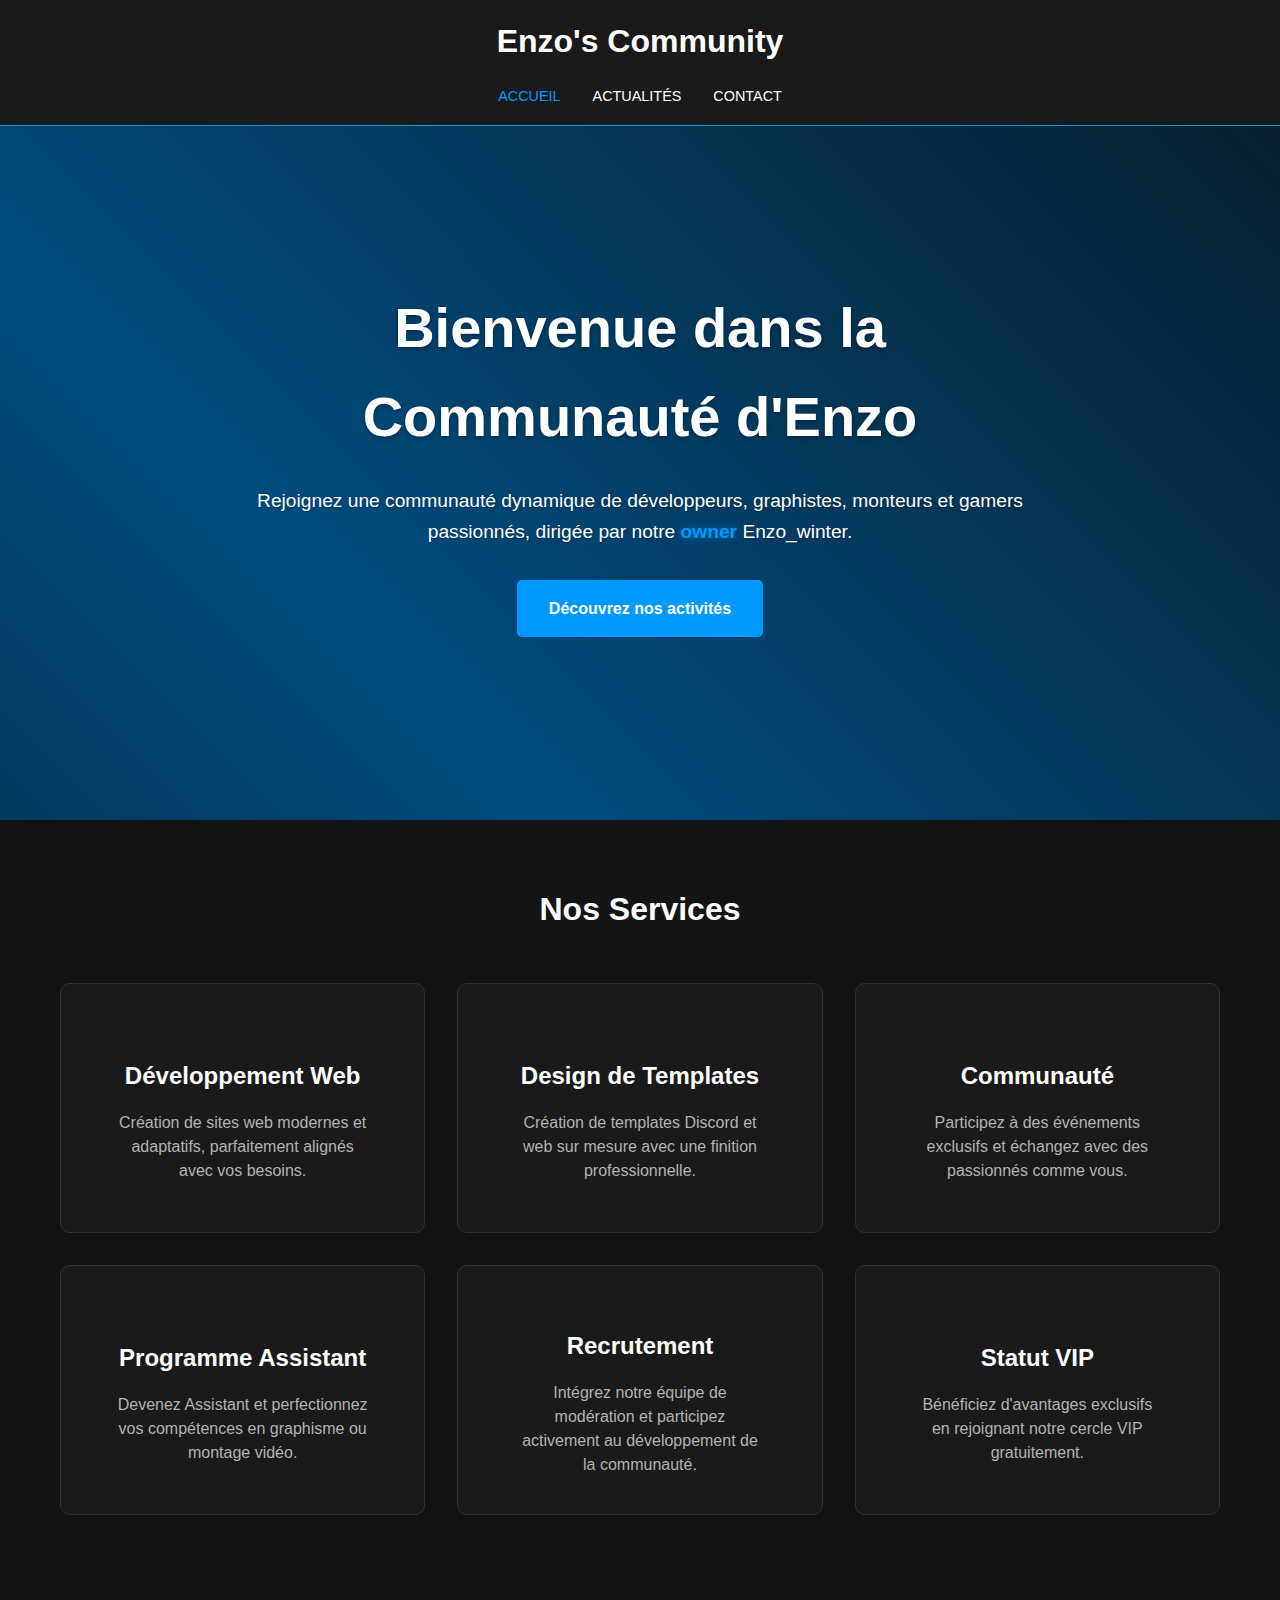
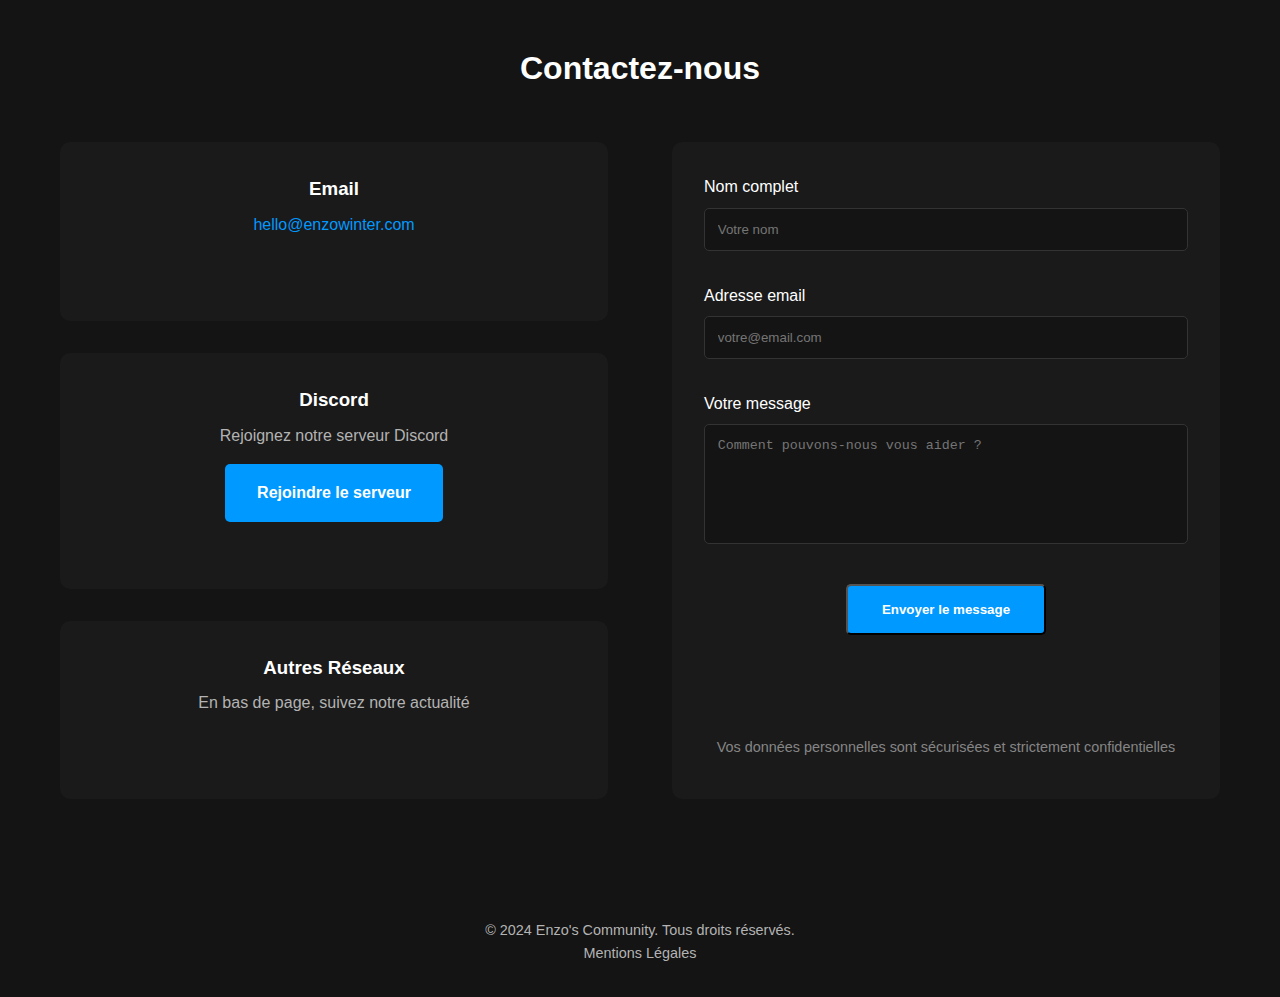
==== templates/index.html @ 6e429c7f "Add files via upload" ====
<!DOCTYPE html>
<html lang="fr">
  <head>
    <meta charset="UTF-8" />
    <meta name="viewport" content="width=device-width, initial-scale=1.0" />
    <meta
      name="description"
      content="Enzo's Community - Une communauté passionnée de développeurs, graphistes, monteurs et gameurs."
    />
    <meta name="theme-color" content="#0099ff" />
    <meta name="robots" content="index, follow" />
    <meta property="og:title" content="Enzo's Community" />
    <meta
      property="og:description"
      content="Une communauté passionnée de développeurs, graphistes, monteurs et gameurs."
    />
    <meta property="og:type" content="website" />
    <title>Enzo's Community</title>
    <link rel="icon" type="image/x-icon" href="/static/favicon.ico" />
    <link rel="stylesheet" href="/static/styles.css" />
    <link
      rel="stylesheet"
      href="https://cdnjs.cloudflare.com/ajax/libs/font-awesome/6.5.1/css/all.min.css"
      integrity="sha512-DTOQO9RWCH3ppGqcWaEA1BIZOC6xxalwEsw9c2QQeAIftl+Vegovlnee1c9QX4TctnWMn13TZye+giMm8e2LwA=="
      crossorigin="anonymous"
      referrerpolicy="no-referrer"
    />
  </head>
  <body>
    <header>
      <h1>Enzo's Community</h1>
      <nav>
        <ul>
          <li><a href="#home" class="active">ACCUEIL</a></li>
          <li><a href="actualites.html">ACTUALITÉS</a></li>
          <li><a href="#contact">CONTACT</a></li>
        </ul>
      </nav>
    </header>

    <main>
      <section id="home" class="hero">
        <div class="hero-content">
          <h2>Bienvenue dans la Communauté d'Enzo</h2>
          <p>
            Rejoignez une communauté dynamique de développeurs, graphistes,
            monteurs et gamers passionnés, dirigée par notre
            <strong>owner</strong> Enzo_winter.
          </p>
          <a href="#services" class="cta-button">Découvrez nos activités</a>
        </div>
      </section>

      <!-- Services Section -->
<section id="services" class="services">
  <div class="container">
    <h2>Nos Services</h2>
    <div class="service-grid">
      <a href="#" id="open-development-modal">
        <div class="service-item">
          <i class="fas fa-code fa-3x"></i>
          <h3>Développement Web</h3>
          <p>Création de sites web modernes et adaptatifs, parfaitement alignés avec vos besoins.</p>
        </div>
      </a>
      <a href="#" id="open-design-modal">
        <div class="service-item">
          <i class="fas fa-paint-brush fa-3x"></i>
          <h3>Design de Templates</h3>
          <p>Création de templates Discord et web sur mesure avec une finition professionnelle.</p>
        </div>
      </a>
      <a href="#" id="open-community-modal">
        <div class="service-item">
          <i class="fas fa-users fa-3x"></i>
          <h3>Communauté</h3>
          <p>Participez à des événements exclusifs et échangez avec des passionnés comme vous.</p>
        </div>
      </a>
      <a href="#" id="open-assistant-modal">
        <div class="service-item">
          <i class="fas fa-graduation-cap fa-3x"></i>
          <h3>Programme Assistant</h3>
          <p>Devenez Assistant et perfectionnez vos compétences en graphisme ou montage vidéo.</p>
        </div>
      </a>
      <a href="#" id="open-recruitment-modal">
        <div class="service-item">
          <i class="fas fa-briefcase fa-3x"></i>
          <h3>Recrutement</h3>
          <p>Intégrez notre équipe de modération et participez activement au développement de la communauté.</p>
        </div>
      </a>
      <a href="#" id="open-vip-modal">
        <div class="service-item">
          <i class="fas fa-crown fa-3x"></i>
          <h3>Statut VIP</h3>
          <p>Bénéficiez d'avantages exclusifs en rejoignant notre cercle VIP gratuitement.</p>
        </div>
      </a>
    </div>
  </div>
</section>

<!-- Modals -->
<div id="development-modal" class="modal">
  <div class="modal-content">
    <span class="close-modal">&times;</span>
    <h2>Développement Web</h2>
    <ul>
      <li>Création de sites web responsive</li>
      <li>Développement front-end et back-end</li>
      <li>Intégration de technologies modernes</li>
      <li>Optimisation des performances</li>
    </ul>
  </div>
</div>

<div id="design-modal" class="modal">
  <div class="modal-content">
    <span class="close-modal">&times;</span>
    <h2>Design de Templates</h2>
    <ul>
      <li>Création de templates sur mesure</li>
      <li>Design graphique professionnel</li>
      <li>Personnalisation avancée</li>
    </ul>
  </div>
</div>

<div id="community-modal" class="modal">
  <div class="modal-content">
    <span class="close-modal">&times;</span>
    <h2>Communauté</h2>
    <ul>
      <li>Événements exclusifs</li>
      <li>Partage avec des passionnés</li>
      <li>Accès à des ressources communautaires</li>
    </ul>
  </div>
</div>

<div id="assistant-modal" class="modal">
  <div class="modal-content">
    <span class="close-modal">&times;</span>
    <h2>Programme Assistant</h2>
    <ul>
      <li>Aider la communauté</li>
      <li>Mmontage vidéo et graphisme</li>
      <li>L'Owner peut vous demandez quelque chose</li>
    </ul>
  </div>
</div>

<div id="recruitment-modal" class="modal">
  <div class="modal-content">
    <span class="close-modal">&times;</span>
    <h2>Recrutement</h2>
    <ul>
      <li>Opportunités de modération</li>
      <li>Développement de compétences</li>
      <li>Participation active à la communauté</li>
    </ul>
  </div>
</div>

<div id="vip-modal" class="modal">
  <div class="modal-content">
    <span class="close-modal">&times;</span>
    <h2>Statut VIP</h2>
    <ul>
      <li>Avantages exclusifs</li>
      <li>Accès prioritaire aux événements</li>
      <li>Offres spéciales</li>
    </ul>
  </div>
</div>


      <section id="contact" class="contact">
        <div class="container">
          <h2>Contactez-nous</h2>
          <div class="contact-content">
            <div class="contact-info">
              <div class="contact-method">
                <i class="fas fa-envelope"></i>
                <h3>Email</h3>
                <p>
                  <a href="mailto:hello@enzowinter.com">hello@enzowinter.com</a>
                </p>
              </div>
              <div class="contact-method">
                <i class="fab fa-discord"></i>
                <h3>Discord</h3>
                <p>Rejoignez notre serveur Discord</p>
                <a
                  href="https://discord.gg/kWPmYnPSys"
                  class="cta-button"
                  target="_blank"
                  rel="noopener"
                  >Rejoindre le serveur</a
                >
              </div>
              <div class="contact-method">
                <i class="fab fa-stack-exchange"></i>
                <h3>Autres Réseaux</h3>
                <p>En bas de page, suivez notre actualité</p>
              </div>
            </div>
            <form
              id="contact-form"
              class="contact-form"
              action="https://formsubmit.co/hello@enzowinter.com"
              method="POST"
            >
              <input
                type="hidden"
                name="_subject"
                value="Nouveau message de contact - Enzo's Community"
              />
              <input type="hidden" name="_template" value="table" />
              <input type="hidden" name="_captcha" value="false" />
              <input
                type="hidden"
                name="_next"
                value="https://enzowinter.com"
              />
              <div class="form-group">
                <label for="name">Nom complet</label>
                <input
                  type="text"
                  id="name"
                  name="name"
                  required
                  placeholder="Votre nom"
                />
              </div>
              <div class="form-group">
                <label for="email">Adresse email</label>
                <input
                  type="email"
                  id="email"
                  name="email"
                  required
                  placeholder="votre@email.com"
                />
              </div>
              <div class="form-group">
                <label for="message">Votre message</label>
                <textarea
                  id="message"
                  name="message"
                  required
                  placeholder="Comment pouvons-nous vous aider ?"
                ></textarea>
              </div>
              <button type="submit" class="cta-button">
                Envoyer le message
              </button>
              <div class="form-notice">
                <i class="fas fa-shield-alt"></i>
                Vos données personnelles sont sécurisées et strictement
                confidentielles
              </div>
            </form>
          </div>
        </div>
      </section>
    </main>

    <footer>
      <div class="social-links">
        <a
          href="https://discord.gg/kWPmYnPSys"
          target="_blank"
          rel="noopener"
          aria-label="Discord"
          ><i class="fab fa-discord"></i
        ></a>
        <a href="#" class="instagram-link" aria-label="Instagram"
          ><i class="fab fa-instagram"></i
        ></a>
        <a
          href="https://www.twitch.tv/enzo_winter"
          target="_blank"
          rel="noopener"
          aria-label="Twitch"
          ><i class="fab fa-twitch"></i
        ></a>
        <a
          href="https://www.youtube.com/@enzo_winter"
          target="_blank"
          rel="noopener"
          aria-label="YouTube"
          ><i class="fab fa-youtube"></i
        ></a>
        <a
          href="https://github.com/dark-zo"
          target="_blank"
          rel="noopener"
          aria-label="GitHub"
          ><i class="fab fa-github"></i
        ></a>
      </div>
      <p>&copy; 2024 Enzo's Community. Tous droits réservés.</p>
      <p><a href="#" class="mentions-legales">Mentions Légales</a></p>
    </footer>

    <div id="legal-modal" class="modal">
      <div class="modal-content">
        <span class="close-modal">&times;</span>
        <h2>Mentions Légales</h2>
        <p>
          © 2024 Enzo's Community. Tous droits réservés.<br /><br />
          Propriétaire du site : Enzo_winter<br />
          Contact : hello@enzowinter.com<br /><br />
          Ce site est hébergé par [Nom de l'hébergeur].<br />
          Les données personnelles collectées via le formulaire de contact sont
          uniquement utilisées pour répondre à vos demandes et ne sont pas
          conservées au-delà du temps nécessaire à leur traitement.
        </p>
      </div>
    </div>
    <script src="/static/scripts.js"></script>
  </body>
</html>
---- static/styles.css ----
:root {
  --primary-color: #0099ff;
  --primary-dark: #0077cc;
  --primary-light: #33adff;
  --background-dark: #1a1a1a;
  --background-darker: #141414;
  --background-light: #2a2a2a;
  --text-color: #ffffff;
  --text-muted: #b3b3b3;
  --border-color: #333333;
  --transition-speed: 0.3s;
}

* {
  margin: 0;
  padding: 0;
  box-sizing: border-box;
}

html {
  scroll-behavior: smooth;
}

body {
  font-family: Arial, sans-serif;
  line-height: 1.6;
  color: var(--text-color);
  background-color: var(--background-dark);
  min-height: 100vh;
  display: flex;
  flex-direction: column;
}

header {
  background-color: var(--background-dark);
  padding: 1rem 0;
  text-align: center;
  border-bottom: 1px solid var(--primary-color);
  position: fixed;
  width: 100%;
  z-index: 1000;
  backdrop-filter: blur(10px);
  -webkit-backdrop-filter: blur(10px);
}

header h1 {
  font-size: 2rem;
  color: var(--text-color);
  margin-bottom: 1rem;
}

nav ul {
  display: flex;
  justify-content: center;
  list-style: none;
  gap: 2rem;
}

nav a {
  text-decoration: none;
  color: var(--text-color);
  font-weight: 500;
  transition: color 0.3s;
  font-size: 0.9rem;
}

nav a:hover,
nav a.active {
  color: var(--primary-color);
}

main {
  flex: 1;
  padding-top: 100px;
}

@keyframes gradientAnimation {
  0% {
    background-position: 0% 50%;
  }
  50% {
    background-position: 100% 50%;
  }
  100% {
    background-position: 0% 50%;
  }
}

@keyframes fadeIn {
  from {
    opacity: 0;
  }
  to {
    opacity: 1;
  }
}

.hero {
  position: relative;
  min-height: 80vh;
  display: flex;
  align-items: center;
  justify-content: center;
  text-align: center;
  padding: 2rem 1rem;
  background: linear-gradient(
    45deg,
    var(--background-darker),
    var(--primary-color),
    var(--background-dark),
    var(--primary-dark)
  );
  background-size: 300% 300%;
  animation: gradientAnimation 15s ease infinite;
  overflow: hidden;
}

.hero::before {
  content: "";
  position: absolute;
  top: 0;
  left: 0;
  right: 0;
  bottom: 0;
  background: rgba(0, 0, 0, 0.5);
  z-index: 1;
}

.hero::after {
  content: "";
  position: absolute;
  top: 0;
  left: 0;
  right: 0;
  bottom: 0;
  background: url('data:image/svg+xml,<svg viewBox="0 0 100 100" xmlns="http://www.w3.org/2000/svg"><rect width="100" height="100" fill="none" stroke="rgba(255,255,255,0.1)" stroke-width="0.25"/></svg>');
  background-size: 30px 30px;
  opacity: 0.1;
  z-index: 2;
  animation: fadeIn 2s ease-out;
}

.hero-content {
  position: relative;
  z-index: 3;
  max-width: 800px;
}

.hero h2 {
  font-size: 3.5rem;
  margin-bottom: 1.5rem;
  color: var(--text-color);
  text-shadow: 0 2px 4px rgba(0, 0, 0, 0.3);
}

.hero p {
  font-size: 1.2rem;
  margin-bottom: 2rem;
  color: var(--text-color);
  text-shadow: 0 1px 2px rgba(0, 0, 0, 0.3);
}

.hero strong {
  color: var(--primary-color);
  text-shadow: 0 0 10px rgba(0, 153, 255, 0.5);
  font-weight: 700;
}

.cta-button {
  display: inline-block;
  padding: 1rem 2rem;
  background: var(--primary-color);
  color: white !important;
  text-decoration: none;
  border-radius: 5px;
  font-weight: 600;
  transition: all 0.3s;
}

.cta-button:hover {
  transform: translateY(-2px);
  background: var(--primary-light);
  box-shadow: 0 4px 12px rgba(0, 0, 0, 0.2);
  color: white !important;
}

.services {
  padding: 4rem 0;
  background-color: var(--background-darker);
}

.container {
  max-width: 1200px;
  margin: 0 auto;
  padding: 0 20px;
}

.services h2,
.actualites h2,
.contact h2 {
  text-align: center;
  margin-bottom: 3rem;
  font-size: 2rem;
  color: var(--text-color);
}

.service-grid {
  display: grid;
  grid-template-columns: repeat(auto-fit, minmax(300px, 1fr));
  gap: 2rem;
}

.service-grid a {
  text-decoration: none;
  color: inherit;
  display: block;
  height: 100%;
}

.service-item {
  background: var(--background-dark);
  padding: 2rem;
  border-radius: 10px;
  text-align: center;
  color: var(--text-color);
  transition: all 0.3s;
  border: 1px solid var(--border-color);
  height: 100%;
  display: flex;
  flex-direction: column;
  justify-content: center;
  align-items: center;
  min-height: 250px;
}

.service-grid a:hover .service-item {
  transform: translateY(-2px);
  box-shadow: 0 4px 12px rgba(0, 0, 0, 0.2);
  border-color: var(--primary-color);
}

.service-item i {
  color: var(--primary-color);
  margin-bottom: 1.5rem;
}

.service-item h3 {
  margin-bottom: 1rem;
  font-size: 1.5rem;
  color: var(--text-color);
}

.service-item p {
  color: var(--text-muted);
  max-width: 250px;
  margin: 0 auto;
  line-height: 1.5;
}

.actualites {
  padding: 4rem 0;
  background-color: var(--background-dark);
}

.news-grid {
  display: grid;
  grid-template-columns: repeat(auto-fit, minmax(300px, 1fr));
  gap: 2rem;
}

.news-item {
  background: var(--background-darker);
  border-radius: 10px;
  overflow: hidden;
  transition: transform 0.3s;
  position: relative;
  min-height: 200px;
}

.news-content {
  padding: 2rem;
  padding-bottom: 4rem;
  height: 100%;
  position: relative;
}

.date {
  color: var(--primary-color);
  font-size: 0.9rem;
}

.news-item h3 {
  margin: 1rem 0;
  color: var(--text-color);
}

.news-item p {
  color: var(--text-muted);
  margin-bottom: 1.5rem;
}

.read-more {
  position: absolute;
  bottom: 0;
  left: 2rem;
  padding-bottom: 2rem;
  text-decoration: none;
  color: var(--primary-color);
  display: flex;
  align-items: center;
  gap: 0.5rem;
  transition: all 0.3s;
}

.read-more:hover {
  color: var(--primary-light);
  transform: translateY(-2px);
}

.read-more i {
  font-size: 0.8em;
  transition: transform 0.3s;
}

.read-more:hover i {
  transform: translateX(4px);
}

.contact {
  padding: 4rem 0;
  background-color: var(--background-darker);
}

.contact-content {
  display: grid;
  grid-template-columns: repeat(auto-fit, minmax(300px, 1fr));
  gap: 4rem;
}

.contact-info {
  display: grid;
  gap: 2rem;
}

.contact-method {
  text-align: center;
  padding: 2rem;
  background: var(--background-dark);
  border-radius: 10px;
}

.contact-method i {
  font-size: 2.5rem;
  color: var(--primary-color);
  margin-bottom: 1rem;
}

.contact-method h3 {
  margin-bottom: 0.5rem;
  color: var(--text-color);
}

.contact-method p {
  color: var(--text-muted);
  margin-bottom: 1rem;
}

.contact-method a:not(.cta-button) {
  color: var(--primary-color);
  text-decoration: none;
  transition: color 0.3s;
}

.contact-method a:not(.cta-button):hover {
  color: var(--primary-light);
}

.contact-form {
  background: var(--background-dark);
  padding: 2rem 2rem 0 2rem;
  border-radius: 10px;
  display: flex;
  flex-direction: column;
  gap: 1rem;
}

.form-group {
  margin-bottom: 1rem;
}

.form-group:last-of-type {
  margin-bottom: 0.5rem;
}

.form-group label {
  display: block;
  margin-bottom: 0.5rem;
  color: var(--text-color);
}

.form-group input,
.form-group textarea {
  width: 100%;
  padding: 0.8rem;
  background: var(--background-darker);
  border: 1px solid var(--border-color);
  border-radius: 5px;
  color: var(--text-color);
  transition: border-color 0.3s;
}

.form-group textarea {
  height: 120px;
  resize: none;
}

.form-group input:focus,
.form-group textarea:focus {
  outline: none;
  border-color: var(--primary-color);
}

.contact-form .cta-button {
  margin: 0 auto;
  display: block;
  min-width: 200px;
  margin-bottom: 0;
}

footer {
  background: var(--background-darker);
  padding: 2rem 0;
  text-align: center;
  margin-top: auto;
}

.social-links {
  display: flex;
  justify-content: center;
  gap: 2rem;
  margin-bottom: 1.5rem;
}

.social-links a {
  color: var(--text-muted);
  font-size: 1.5rem;
  transition: color 0.3s;
}

.social-links a:hover {
  color: var(--primary-color);
}

footer p {
  color: var(--text-muted);
  font-size: 0.9rem;
}

footer a {
  color: var(--text-muted);
  text-decoration: none;
  transition: color 0.3s;
}

footer a:hover {
  color: var(--primary-color);
}

@media (max-width: 768px) {
  .hero h2 {
    font-size: 2.5rem;
  }

  .contact-content {
    gap: 2rem;
  }

  .service-grid,
  .news-grid {
    grid-template-columns: 1fr;
  }
}

.modal {
  display: none;
  position: fixed;
  top: 0;
  left: 0;
  width: 100%;
  height: 100%;
  background-color: rgba(0, 0, 0, 0.8);
  z-index: 1001;
  opacity: 0;
  transition: opacity 0.3s ease-in-out;
}

.modal.active {
  display: flex;
  opacity: 1;
  align-items: center;
  justify-content: center;
}

.modal-content {
  background-color: var(--background-dark);
  padding: 2rem;
  border-radius: 10px;
  max-width: 600px;
  width: 90%;
  position: relative;
  transform: translateY(-20px);
  transition: transform 0.3s ease-in-out;
}

.modal.active .modal-content {
  transform: translateY(0);
}

.modal-content h2 {
  color: var(--text-color);
  margin-bottom: 1rem;
  font-size: 1.8rem;
}

.modal-content p {
  color: var(--text-muted);
  line-height: 1.6;
}

.close-modal {
  position: absolute;
  right: 1rem;
  top: 1rem;
  font-size: 1.5rem;
  color: var(--text-muted);
  cursor: pointer;
  transition: color 0.3s;
}

.close-modal:hover {
  color: var(--primary-color);
}

.contact-stats {
  display: flex;
  justify-content: space-around;
  align-items: center;
  margin-top: 2rem;
  padding: 1rem;
  background: var(--background-darker);
  border-radius: 0 0 10px 10px;
  border-top: 1px solid var(--border-color);
}

.stat-item {
  display: flex;
  flex-direction: column;
  align-items: center;
  gap: 0.5rem;
  color: var(--text-muted);
}

.stat-item i {
  color: var(--primary-color);
  font-size: 1.5rem;
}

.stat-item span {
  font-size: 0.9rem;
  font-weight: 500;
}

.form-notice {
  text-align: center;
  color: var(--text-muted);
  font-size: 0.9rem;
  margin-top: 6rem;
  margin-bottom: 2rem;
  padding: 0.5rem;
  display: flex;
  flex-direction: column;
  align-items: center;
  justify-content: center;
  gap: 0.8rem;
  opacity: 0.7;
}

.form-notice i {
  color: var(--primary-color);
  font-size: 2rem;
  margin-top: -2rem;
}

.error-container {
  min-height: 100vh;
  display: flex;
  flex-direction: column;
  justify-content: center;
  align-items: center;
  text-align: center;
  padding: 2rem;
}

.error-container h1 {
  font-size: 6rem;
  margin: 0;
  color: #333;
}

.error-container p {
  font-size: 1.5rem;
  margin: 1rem 0 2rem;
  color: #666;
}

.error-container .btn {
  display: inline-block;
  padding: 0.8rem 1.5rem;
  background-color: #333;
  color: white;
  text-decoration: none;
  border-radius: 4px;
  transition: background-color 0.3s;
}

.error-container .btn:hover {
  background-color: #555;
}

.modal {
  display: none;
  position: fixed;
  top: 0;
  left: 0;
  width: 100%;
  height: 100%;
  background-color: rgba(0, 0, 0, 0.8);
  z-index: 1001;
  opacity: 0;
  transition: opacity var(--transition-speed) ease-in-out;
}

.modal.active {
  display: flex;
  opacity: 1;
  align-items: center;
  justify-content: center;
}

.modal-content {
  background-color: var(--background-dark);
  padding: 2rem;
  border-radius: 10px;
  max-width: 600px;
  width: 90%;
  position: relative;
  transform: translateY(-20px);
  transition: transform var(--transition-speed) ease-in-out;
}

.modal.active .modal-content {
  transform: translateY(0);
}

.modal-content h2 {
  color: var(--text-color);
  margin-bottom: 1rem;
  font-size: 1.8rem;
}

.modal-content ul {
  list-style: none;
  padding: 0;
  margin: 0;
}

.modal-content ul li {
  color: var(--text-muted);
  margin-bottom: 0.5rem;
}

.close-modal {
  position: absolute;
  right: 1rem;
  top: 1rem;
  font-size: 1.5rem;
  color: var(--text-muted);
  cursor: pointer;
  transition: color var(--transition-speed);
}

.close-modal:hover {
  color: var(--primary-color);
}
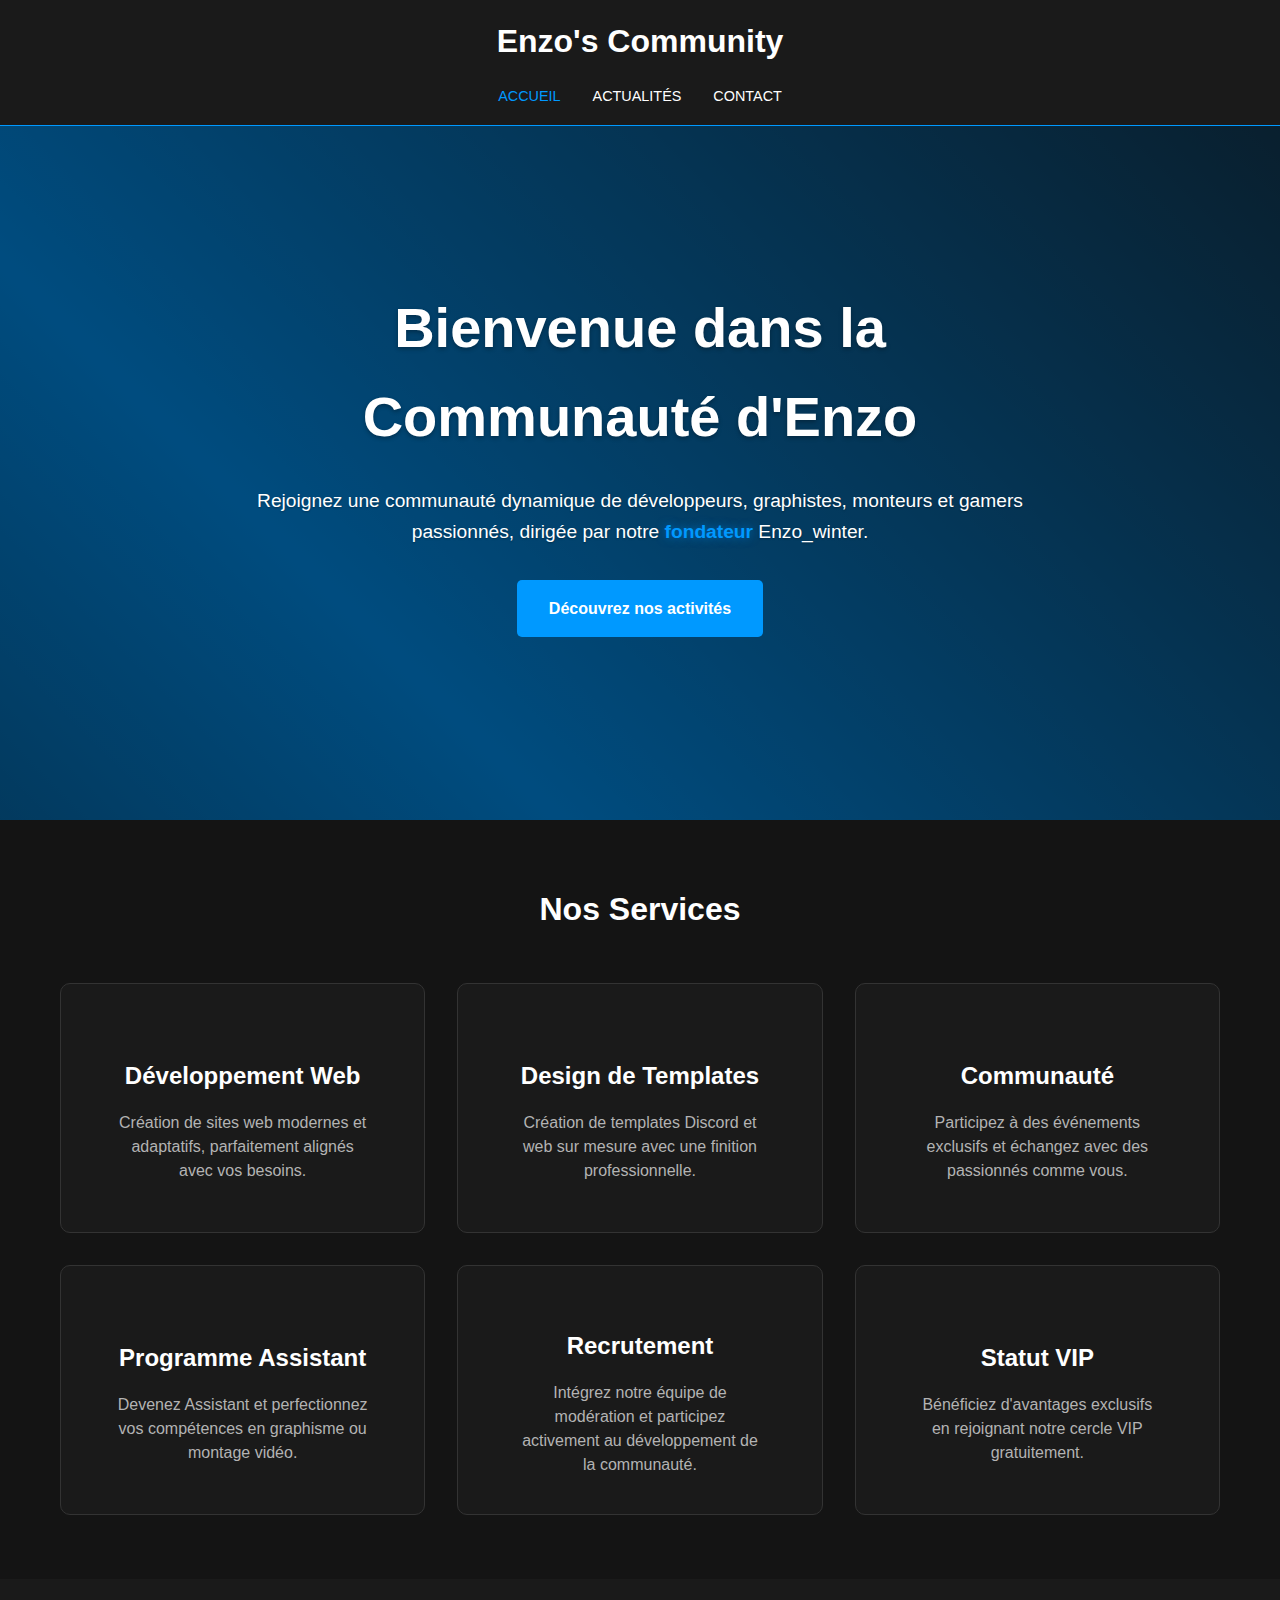
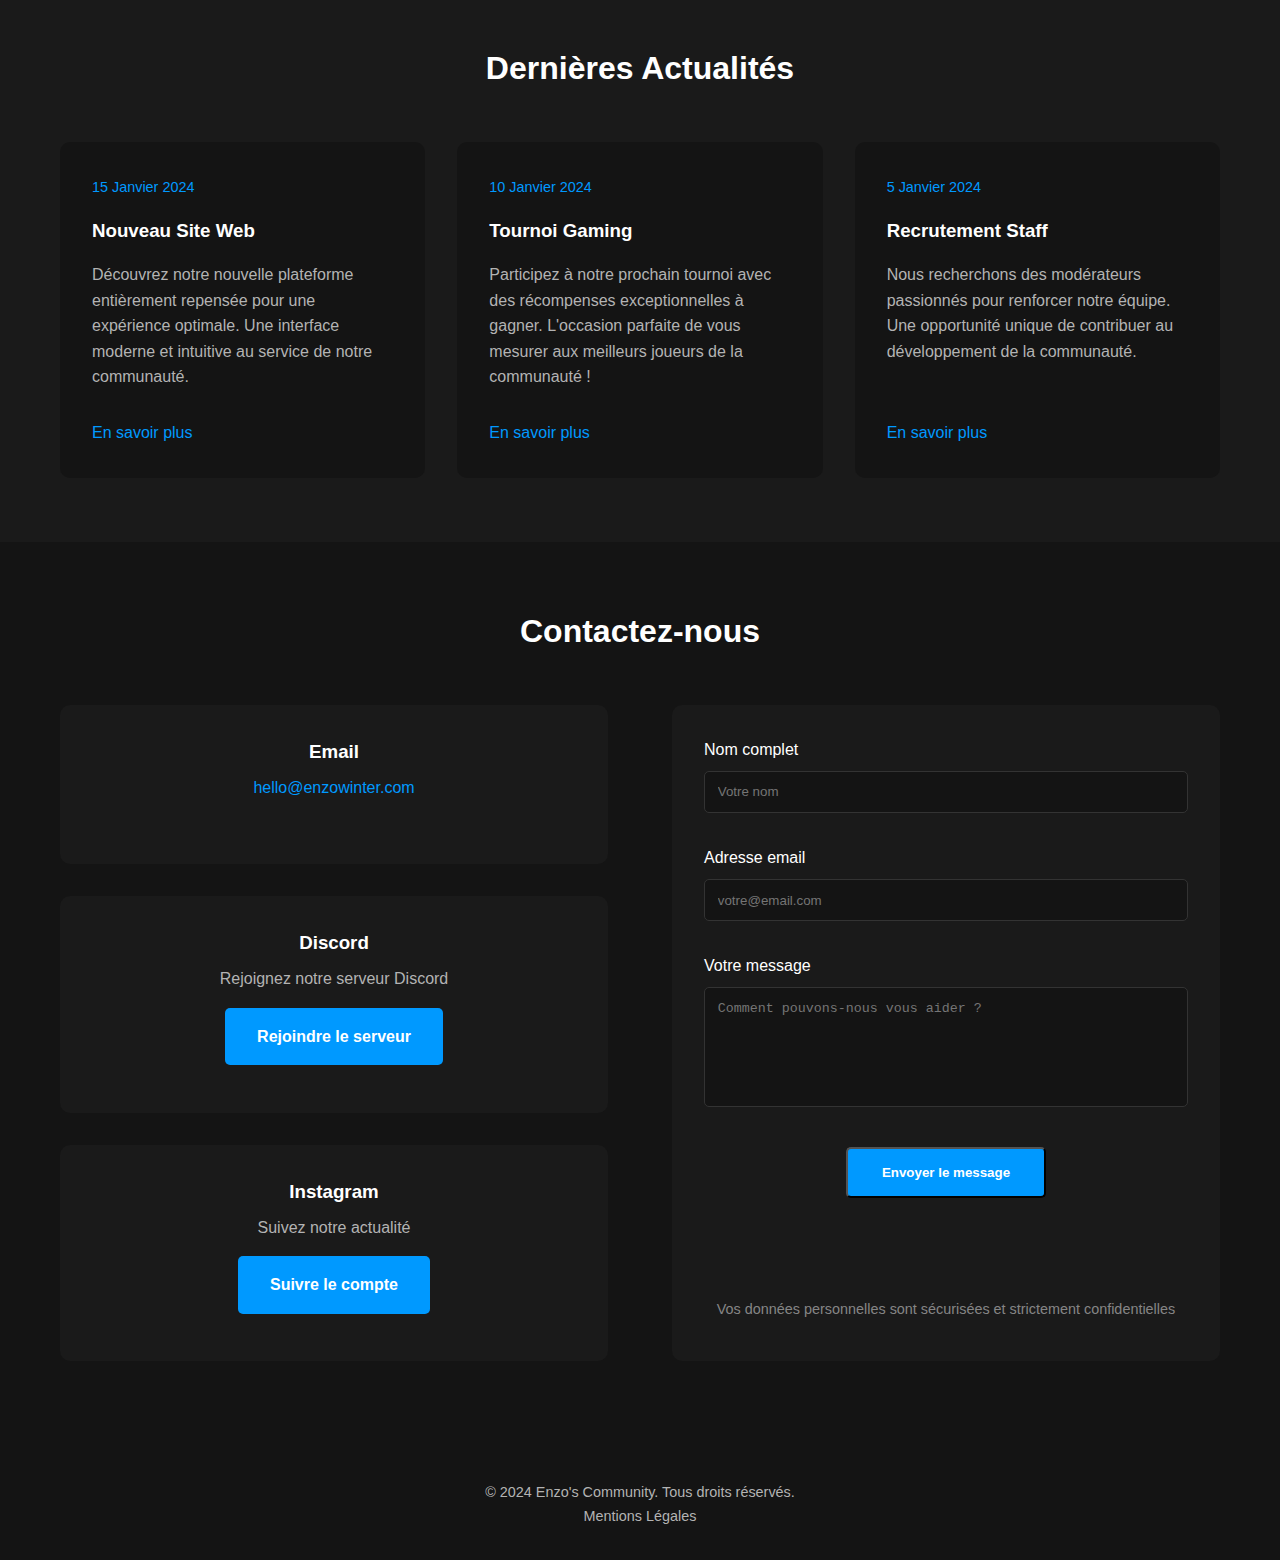
==== commit 2d4df522: "Latest update + fix" ====
--- a/templates/index.html
+++ b/templates/index.html
@@ -32,7 +32,7 @@
       <nav>
         <ul>
           <li><a href="#home" class="active">ACCUEIL</a></li>
-          <li><a href="actualites.html">ACTUALITÉS</a></li>
+          <li><a href="#actualites">ACTUALITÉS</a></li>
           <li><a href="#contact">CONTACT</a></li>
         </ul>
       </nav>
@@ -45,137 +45,129 @@
           <p>
             Rejoignez une communauté dynamique de développeurs, graphistes,
             monteurs et gamers passionnés, dirigée par notre
-            <strong>owner</strong> Enzo_winter.
+            <strong>fondateur</strong> Enzo_winter.
           </p>
           <a href="#services" class="cta-button">Découvrez nos activités</a>
         </div>
       </section>
 
-      <!-- Services Section -->
-<section id="services" class="services">
-  <div class="container">
-    <h2>Nos Services</h2>
-    <div class="service-grid">
-      <a href="#" id="open-development-modal">
-        <div class="service-item">
-          <i class="fas fa-code fa-3x"></i>
-          <h3>Développement Web</h3>
-          <p>Création de sites web modernes et adaptatifs, parfaitement alignés avec vos besoins.</p>
+      <section id="services" class="services">
+        <div class="container">
+          <h2>Nos Services</h2>
+          <div class="service-grid">
+            <a href="https://www.google.com" target="_blank" rel="noopener">
+              <div class="service-item">
+                <i class="fas fa-code fa-3x"></i>
+                <h3>Développement Web</h3>
+                <p>
+                  Création de sites web modernes et adaptatifs, parfaitement
+                  alignés avec vos besoins.
+                </p>
+              </div>
+            </a>
+            <a href="https://www.google.com" target="_blank" rel="noopener">
+              <div class="service-item">
+                <i class="fas fa-paint-brush fa-3x"></i>
+                <h3>Design de Templates</h3>
+                <p>
+                  Création de templates Discord et web sur mesure avec une
+                  finition professionnelle.
+                </p>
+              </div>
+            </a>
+            <a href="https://www.google.com" target="_blank" rel="noopener">
+              <div class="service-item">
+                <i class="fas fa-users fa-3x"></i>
+                <h3>Communauté</h3>
+                <p>
+                  Participez à des événements exclusifs et échangez avec des
+                  passionnés comme vous.
+                </p>
+              </div>
+            </a>
+            <a href="https://www.google.com" target="_blank" rel="noopener">
+              <div class="service-item">
+                <i class="fas fa-graduation-cap fa-3x"></i>
+                <h3>Programme Assistant</h3>
+                <p>
+                  Devenez Assistant et perfectionnez vos compétences en
+                  graphisme ou montage vidéo.
+                </p>
+              </div>
+            </a>
+            <a href="https://www.google.com" target="_blank" rel="noopener">
+              <div class="service-item">
+                <i class="fas fa-briefcase fa-3x"></i>
+                <h3>Recrutement</h3>
+                <p>
+                  Intégrez notre équipe de modération et participez activement
+                  au développement de la communauté.
+                </p>
+              </div>
+            </a>
+            <a href="https://www.google.com" target="_blank" rel="noopener">
+              <div class="service-item">
+                <i class="fas fa-crown fa-3x"></i>
+                <h3>Statut VIP</h3>
+                <p>
+                  Bénéficiez d'avantages exclusifs en rejoignant notre cercle
+                  VIP gratuitement.
+                </p>
+              </div>
+            </a>
+          </div>
         </div>
-      </a>
-      <a href="#" id="open-design-modal">
-        <div class="service-item">
-          <i class="fas fa-paint-brush fa-3x"></i>
-          <h3>Design de Templates</h3>
-          <p>Création de templates Discord et web sur mesure avec une finition professionnelle.</p>
+      </section>
+
+      <section id="actualites" class="actualites">
+        <div class="container">
+          <h2>Dernières Actualités</h2>
+          <div class="news-grid">
+            <article class="news-item">
+              <div class="news-content">
+                <span class="date">15 Janvier 2024</span>
+                <h3>Nouveau Site Web</h3>
+                <p>
+                  Découvrez notre nouvelle plateforme entièrement repensée pour
+                  une expérience optimale. Une interface moderne et intuitive au
+                  service de notre communauté.
+                </p>
+                <a href="#" class="read-more"
+                  >En savoir plus <i class="fas fa-arrow-right"></i
+                ></a>
+              </div>
+            </article>
+            <article class="news-item">
+              <div class="news-content">
+                <span class="date">10 Janvier 2024</span>
+                <h3>Tournoi Gaming</h3>
+                <p>
+                  Participez à notre prochain tournoi avec des récompenses
+                  exceptionnelles à gagner. L'occasion parfaite de vous mesurer
+                  aux meilleurs joueurs de la communauté !
+                </p>
+                <a href="#" class="read-more"
+                  >En savoir plus <i class="fas fa-arrow-right"></i
+                ></a>
+              </div>
+            </article>
+            <article class="news-item">
+              <div class="news-content">
+                <span class="date">5 Janvier 2024</span>
+                <h3>Recrutement Staff</h3>
+                <p>
+                  Nous recherchons des modérateurs passionnés pour renforcer
+                  notre équipe. Une opportunité unique de contribuer au
+                  développement de la communauté.
+                </p>
+                <a href="#" class="read-more"
+                  >En savoir plus <i class="fas fa-arrow-right"></i
+                ></a>
+              </div>
+            </article>
+          </div>
         </div>
-      </a>
-      <a href="#" id="open-community-modal">
-        <div class="service-item">
-          <i class="fas fa-users fa-3x"></i>
-          <h3>Communauté</h3>
-          <p>Participez à des événements exclusifs et échangez avec des passionnés comme vous.</p>
-        </div>
-      </a>
-      <a href="#" id="open-assistant-modal">
-        <div class="service-item">
-          <i class="fas fa-graduation-cap fa-3x"></i>
-          <h3>Programme Assistant</h3>
-          <p>Devenez Assistant et perfectionnez vos compétences en graphisme ou montage vidéo.</p>
-        </div>
-      </a>
-      <a href="#" id="open-recruitment-modal">
-        <div class="service-item">
-          <i class="fas fa-briefcase fa-3x"></i>
-          <h3>Recrutement</h3>
-          <p>Intégrez notre équipe de modération et participez activement au développement de la communauté.</p>
-        </div>
-      </a>
-      <a href="#" id="open-vip-modal">
-        <div class="service-item">
-          <i class="fas fa-crown fa-3x"></i>
-          <h3>Statut VIP</h3>
-          <p>Bénéficiez d'avantages exclusifs en rejoignant notre cercle VIP gratuitement.</p>
-        </div>
-      </a>
-    </div>
-  </div>
-</section>
-
-<!-- Modals -->
-<div id="development-modal" class="modal">
-  <div class="modal-content">
-    <span class="close-modal">&times;</span>
-    <h2>Développement Web</h2>
-    <ul>
-      <li>Création de sites web responsive</li>
-      <li>Développement front-end et back-end</li>
-      <li>Intégration de technologies modernes</li>
-      <li>Optimisation des performances</li>
-    </ul>
-  </div>
-</div>
-
-<div id="design-modal" class="modal">
-  <div class="modal-content">
-    <span class="close-modal">&times;</span>
-    <h2>Design de Templates</h2>
-    <ul>
-      <li>Création de templates sur mesure</li>
-      <li>Design graphique professionnel</li>
-      <li>Personnalisation avancée</li>
-    </ul>
-  </div>
-</div>
-
-<div id="community-modal" class="modal">
-  <div class="modal-content">
-    <span class="close-modal">&times;</span>
-    <h2>Communauté</h2>
-    <ul>
-      <li>Événements exclusifs</li>
-      <li>Partage avec des passionnés</li>
-      <li>Accès à des ressources communautaires</li>
-    </ul>
-  </div>
-</div>
-
-<div id="assistant-modal" class="modal">
-  <div class="modal-content">
-    <span class="close-modal">&times;</span>
-    <h2>Programme Assistant</h2>
-    <ul>
-      <li>Aider la communauté</li>
-      <li>Mmontage vidéo et graphisme</li>
-      <li>L'Owner peut vous demandez quelque chose</li>
-    </ul>
-  </div>
-</div>
-
-<div id="recruitment-modal" class="modal">
-  <div class="modal-content">
-    <span class="close-modal">&times;</span>
-    <h2>Recrutement</h2>
-    <ul>
-      <li>Opportunités de modération</li>
-      <li>Développement de compétences</li>
-      <li>Participation active à la communauté</li>
-    </ul>
-  </div>
-</div>
-
-<div id="vip-modal" class="modal">
-  <div class="modal-content">
-    <span class="close-modal">&times;</span>
-    <h2>Statut VIP</h2>
-    <ul>
-      <li>Avantages exclusifs</li>
-      <li>Accès prioritaire aux événements</li>
-      <li>Offres spéciales</li>
-    </ul>
-  </div>
-</div>
-
+      </section>
 
       <section id="contact" class="contact">
         <div class="container">
@@ -202,9 +194,10 @@
                 >
               </div>
               <div class="contact-method">
-                <i class="fab fa-stack-exchange"></i>
-                <h3>Autres Réseaux</h3>
-                <p>En bas de page, suivez notre actualité</p>
+                <i class="fab fa-instagram"></i>
+                <h3>Instagram</h3>
+                <p>Suivez notre actualité</p>
+                <a href="#" class="cta-button">Suivre le compte</a>
               </div>
             </div>
             <form
@@ -306,6 +299,14 @@
       <p><a href="#" class="mentions-legales">Mentions Légales</a></p>
     </footer>
 
+    <div id="development-modal" class="modal">
+      <div class="modal-content">
+        <span class="close-modal">&times;</span>
+        <h2>En savoir plus</h2>
+        <p>Plus d'informations à venir...</p>
+      </div>
+    </div>
+
     <div id="legal-modal" class="modal">
       <div class="modal-content">
         <span class="close-modal">&times;</span>
--- a/static/styles.css
+++ b/static/styles.css
@@ -626,69 +626,3 @@
 .error-container .btn:hover {
   background-color: #555;
 }
-
-.modal {
-  display: none;
-  position: fixed;
-  top: 0;
-  left: 0;
-  width: 100%;
-  height: 100%;
-  background-color: rgba(0, 0, 0, 0.8);
-  z-index: 1001;
-  opacity: 0;
-  transition: opacity var(--transition-speed) ease-in-out;
-}
-
-.modal.active {
-  display: flex;
-  opacity: 1;
-  align-items: center;
-  justify-content: center;
-}
-
-.modal-content {
-  background-color: var(--background-dark);
-  padding: 2rem;
-  border-radius: 10px;
-  max-width: 600px;
-  width: 90%;
-  position: relative;
-  transform: translateY(-20px);
-  transition: transform var(--transition-speed) ease-in-out;
-}
-
-.modal.active .modal-content {
-  transform: translateY(0);
-}
-
-.modal-content h2 {
-  color: var(--text-color);
-  margin-bottom: 1rem;
-  font-size: 1.8rem;
-}
-
-.modal-content ul {
-  list-style: none;
-  padding: 0;
-  margin: 0;
-}
-
-.modal-content ul li {
-  color: var(--text-muted);
-  margin-bottom: 0.5rem;
-}
-
-.close-modal {
-  position: absolute;
-  right: 1rem;
-  top: 1rem;
-  font-size: 1.5rem;
-  color: var(--text-muted);
-  cursor: pointer;
-  transition: color var(--transition-speed);
-}
-
-.close-modal:hover {
-  color: var(--primary-color);
-}
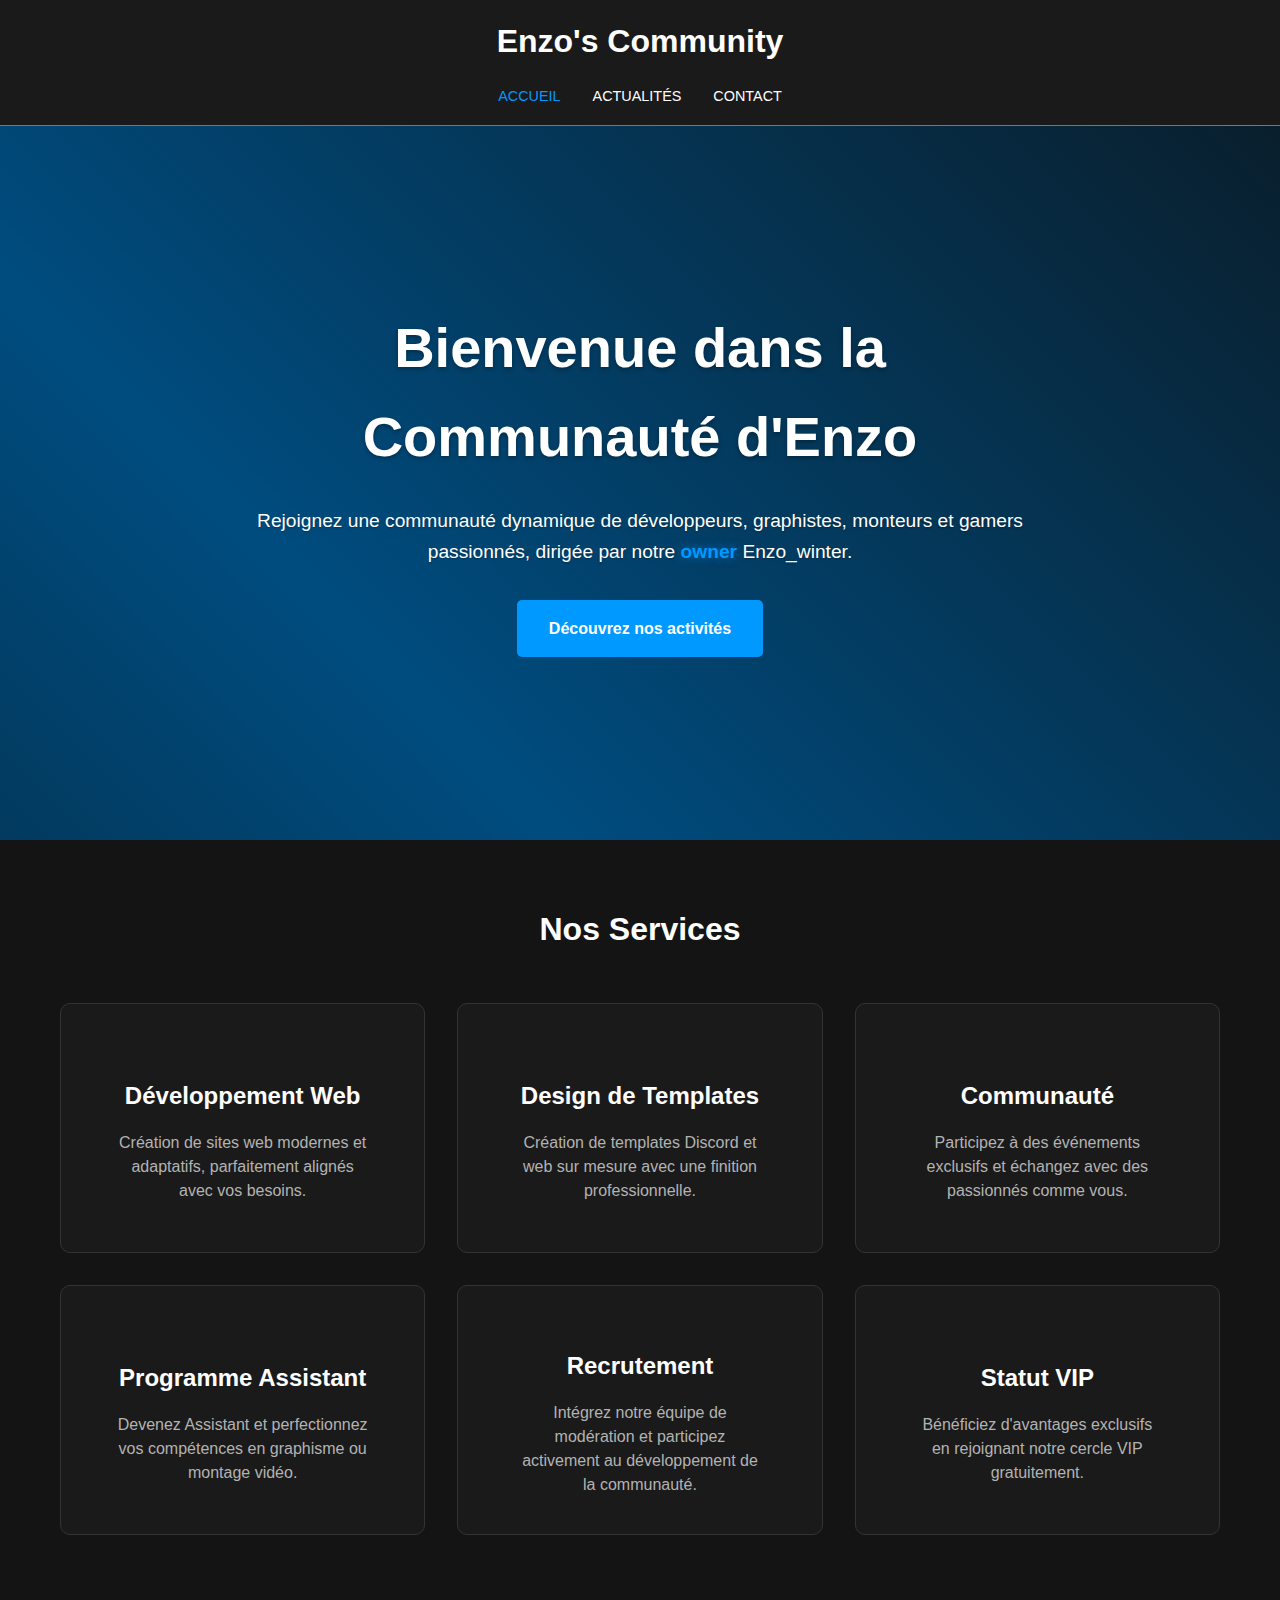
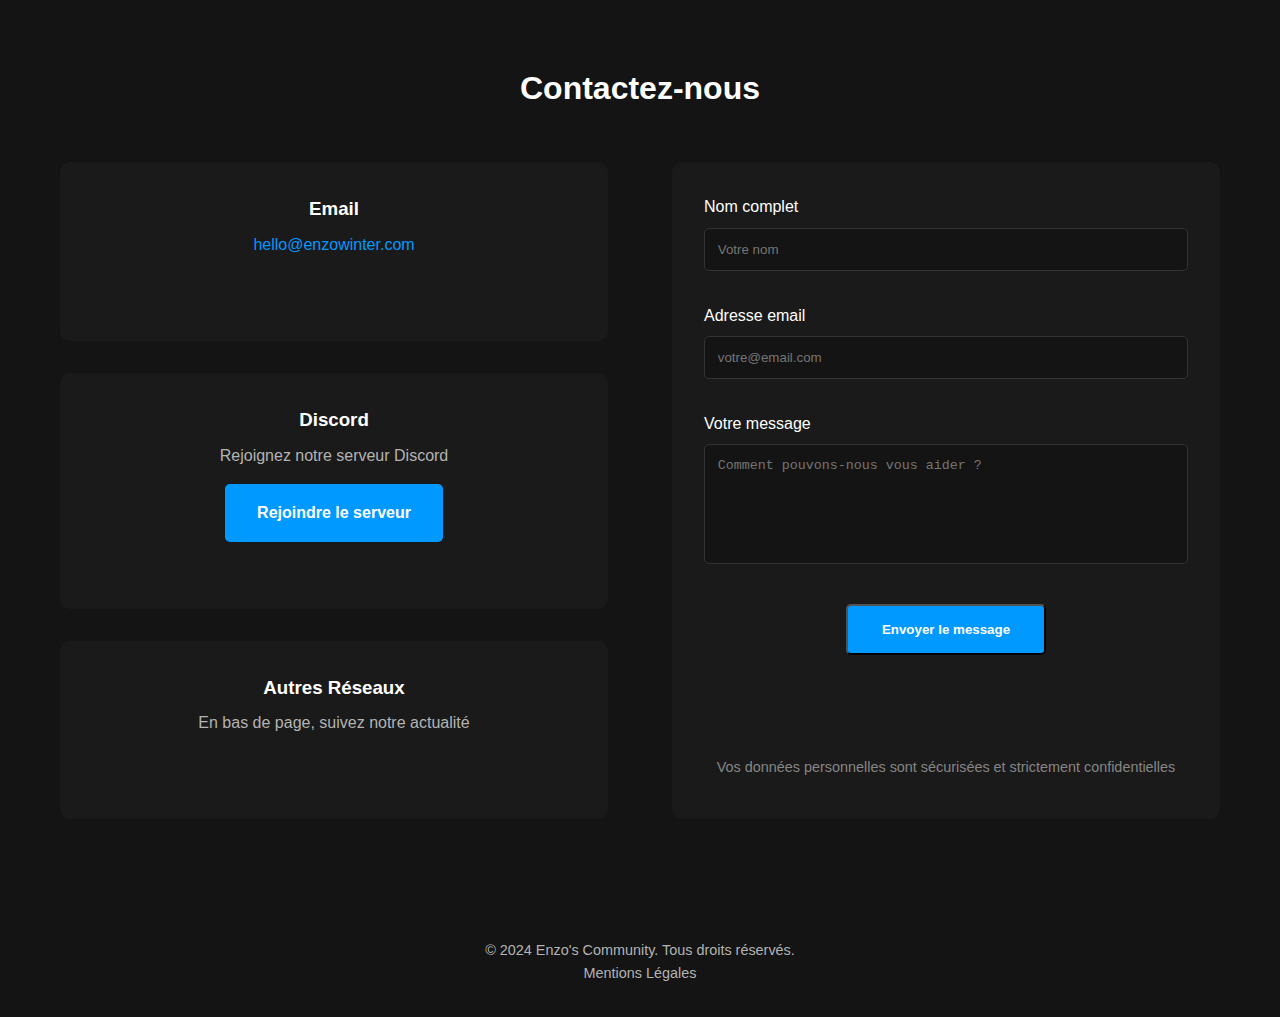
==== commit 3e1c3962: "Merge 6783d34543bb0c7baa47f5d7e7d5326f8cb5d458 into 6e429c7f9330e4dd30fc9aaf1e8cf3c0c12b6028" ====
--- a/templates/index.html
+++ b/templates/index.html
@@ -1,327 +1,327 @@
 <!DOCTYPE html>
 <html lang="fr">
-  <head>
-    <meta charset="UTF-8" />
-    <meta name="viewport" content="width=device-width, initial-scale=1.0" />
+<head>
+    <meta charset="UTF-8"/>
+    <meta name="viewport" content="width=device-width, initial-scale=1.0"/>
     <meta
-      name="description"
-      content="Enzo's Community - Une communauté passionnée de développeurs, graphistes, monteurs et gameurs."
+            name="description"
+            content="Enzo's Community - Une communauté passionnée de développeurs, graphistes, monteurs et gameurs."
     />
-    <meta name="theme-color" content="#0099ff" />
-    <meta name="robots" content="index, follow" />
-    <meta property="og:title" content="Enzo's Community" />
+    <meta name="theme-color" content="#0099ff"/>
+    <meta name="robots" content="index, follow"/>
+    <meta property="og:title" content="Enzo's Community"/>
     <meta
-      property="og:description"
-      content="Une communauté passionnée de développeurs, graphistes, monteurs et gameurs."
+            property="og:description"
+            content="Une communauté passionnée de développeurs, graphistes, monteurs et gameurs."
     />
-    <meta property="og:type" content="website" />
+    <meta property="og:type" content="website"/>
     <title>Enzo's Community</title>
-    <link rel="icon" type="image/x-icon" href="/static/favicon.ico" />
-    <link rel="stylesheet" href="/static/styles.css" />
+    <link rel="icon" type="image/x-icon" href="/static/favicon.ico"/>
+    <link rel="stylesheet" href="/static/styles.css"/>
     <link
-      rel="stylesheet"
-      href="https://cdnjs.cloudflare.com/ajax/libs/font-awesome/6.5.1/css/all.min.css"
-      integrity="sha512-DTOQO9RWCH3ppGqcWaEA1BIZOC6xxalwEsw9c2QQeAIftl+Vegovlnee1c9QX4TctnWMn13TZye+giMm8e2LwA=="
-      crossorigin="anonymous"
-      referrerpolicy="no-referrer"
+            rel="stylesheet"
+            href="https://cdnjs.cloudflare.com/ajax/libs/font-awesome/6.5.1/css/all.min.css"
+            integrity="sha512-DTOQO9RWCH3ppGqcWaEA1BIZOC6xxalwEsw9c2QQeAIftl+Vegovlnee1c9QX4TctnWMn13TZye+giMm8e2LwA=="
+            crossorigin="anonymous"
+            referrerpolicy="no-referrer"
     />
-  </head>
-  <body>
-    <header>
-      <h1>Enzo's Community</h1>
-      <nav>
+</head>
+<body>
+<header>
+    <h1>Enzo's Community</h1>
+    <nav>
         <ul>
-          <li><a href="#home" class="active">ACCUEIL</a></li>
-          <li><a href="#actualites">ACTUALITÉS</a></li>
-          <li><a href="#contact">CONTACT</a></li>
+            <li><a href="#home" class="active">ACCUEIL</a></li>
+            <li><a href="news.html">ACTUALITÉS</a></li>
+            <li><a href="#contact">CONTACT</a></li>
         </ul>
-      </nav>
-    </header>
-
-    <main>
-      <section id="home" class="hero">
+    </nav>
+</header>
+
+<main>
+    <section id="home" class="hero">
         <div class="hero-content">
-          <h2>Bienvenue dans la Communauté d'Enzo</h2>
-          <p>
-            Rejoignez une communauté dynamique de développeurs, graphistes,
-            monteurs et gamers passionnés, dirigée par notre
-            <strong>fondateur</strong> Enzo_winter.
-          </p>
-          <a href="#services" class="cta-button">Découvrez nos activités</a>
-        </div>
-      </section>
-
-      <section id="services" class="services">
+            <h2>Bienvenue dans la Communauté d'Enzo</h2>
+            <p>
+                Rejoignez une communauté dynamique de développeurs, graphistes,
+                monteurs et gamers passionnés, dirigée par notre
+                <strong>owner</strong> Enzo_winter.
+            </p>
+            <a href="#services" class="cta-button">Découvrez nos activités</a>
+        </div>
+    </section>
+
+    <!-- Services Section -->
+    <section id="services" class="services">
         <div class="container">
-          <h2>Nos Services</h2>
-          <div class="service-grid">
-            <a href="https://www.google.com" target="_blank" rel="noopener">
-              <div class="service-item">
-                <i class="fas fa-code fa-3x"></i>
-                <h3>Développement Web</h3>
-                <p>
-                  Création de sites web modernes et adaptatifs, parfaitement
-                  alignés avec vos besoins.
-                </p>
-              </div>
-            </a>
-            <a href="https://www.google.com" target="_blank" rel="noopener">
-              <div class="service-item">
-                <i class="fas fa-paint-brush fa-3x"></i>
-                <h3>Design de Templates</h3>
-                <p>
-                  Création de templates Discord et web sur mesure avec une
-                  finition professionnelle.
-                </p>
-              </div>
-            </a>
-            <a href="https://www.google.com" target="_blank" rel="noopener">
-              <div class="service-item">
-                <i class="fas fa-users fa-3x"></i>
-                <h3>Communauté</h3>
-                <p>
-                  Participez à des événements exclusifs et échangez avec des
-                  passionnés comme vous.
-                </p>
-              </div>
-            </a>
-            <a href="https://www.google.com" target="_blank" rel="noopener">
-              <div class="service-item">
-                <i class="fas fa-graduation-cap fa-3x"></i>
-                <h3>Programme Assistant</h3>
-                <p>
-                  Devenez Assistant et perfectionnez vos compétences en
-                  graphisme ou montage vidéo.
-                </p>
-              </div>
-            </a>
-            <a href="https://www.google.com" target="_blank" rel="noopener">
-              <div class="service-item">
-                <i class="fas fa-briefcase fa-3x"></i>
-                <h3>Recrutement</h3>
-                <p>
-                  Intégrez notre équipe de modération et participez activement
-                  au développement de la communauté.
-                </p>
-              </div>
-            </a>
-            <a href="https://www.google.com" target="_blank" rel="noopener">
-              <div class="service-item">
-                <i class="fas fa-crown fa-3x"></i>
-                <h3>Statut VIP</h3>
-                <p>
-                  Bénéficiez d'avantages exclusifs en rejoignant notre cercle
-                  VIP gratuitement.
-                </p>
-              </div>
-            </a>
-          </div>
-        </div>
-      </section>
-
-      <section id="actualites" class="actualites">
+            <h2>Nos Services</h2>
+            <div class="service-grid">
+                <a href="#" id="open-development-modal">
+                    <div class="service-item">
+                        <i class="fas fa-code fa-3x"></i>
+                        <h3>Développement Web</h3>
+                        <p>Création de sites web modernes et adaptatifs, parfaitement alignés avec vos besoins.</p>
+                    </div>
+                </a>
+                <a href="#" id="open-design-modal">
+                    <div class="service-item">
+                        <i class="fas fa-paint-brush fa-3x"></i>
+                        <h3>Design de Templates</h3>
+                        <p>Création de templates Discord et web sur mesure avec une finition professionnelle.</p>
+                    </div>
+                </a>
+                <a href="#" id="open-community-modal">
+                    <div class="service-item">
+                        <i class="fas fa-users fa-3x"></i>
+                        <h3>Communauté</h3>
+                        <p>Participez à des événements exclusifs et échangez avec des passionnés comme vous.</p>
+                    </div>
+                </a>
+                <a href="#" id="open-assistant-modal">
+                    <div class="service-item">
+                        <i class="fas fa-graduation-cap fa-3x"></i>
+                        <h3>Programme Assistant</h3>
+                        <p>Devenez Assistant et perfectionnez vos compétences en graphisme ou montage vidéo.</p>
+                    </div>
+                </a>
+                <a href="#" id="open-recruitment-modal">
+                    <div class="service-item">
+                        <i class="fas fa-briefcase fa-3x"></i>
+                        <h3>Recrutement</h3>
+                        <p>Intégrez notre équipe de modération et participez activement au développement de la
+                            communauté.</p>
+                    </div>
+                </a>
+                <a href="#" id="open-vip-modal">
+                    <div class="service-item">
+                        <i class="fas fa-crown fa-3x"></i>
+                        <h3>Statut VIP</h3>
+                        <p>Bénéficiez d'avantages exclusifs en rejoignant notre cercle VIP gratuitement.</p>
+                    </div>
+                </a>
+            </div>
+        </div>
+    </section>
+
+    <!-- Modals -->
+    <div id="development-modal" class="modal">
+        <div class="modal-content">
+            <span class="close-modal">&times;</span>
+            <h2>Développement Web</h2>
+            <ul>
+                <li>Création de sites web responsive</li>
+                <li>Développement front-end et back-end</li>
+                <li>Intégration de technologies modernes</li>
+                <li>Optimisation des performances</li>
+            </ul>
+        </div>
+    </div>
+
+    <div id="design-modal" class="modal">
+        <div class="modal-content">
+            <span class="close-modal">&times;</span>
+            <h2>Design de Templates</h2>
+            <ul>
+                <li>Création de templates sur mesure</li>
+                <li>Design graphique professionnel</li>
+                <li>Personnalisation avancée</li>
+            </ul>
+        </div>
+    </div>
+
+    <div id="community-modal" class="modal">
+        <div class="modal-content">
+            <span class="close-modal">&times;</span>
+            <h2>Communauté</h2>
+            <ul>
+                <li>Événements exclusifs</li>
+                <li>Partage avec des passionnés</li>
+                <li>Accès à des ressources communautaires</li>
+            </ul>
+        </div>
+    </div>
+
+    <div id="assistant-modal" class="modal">
+        <div class="modal-content">
+            <span class="close-modal">&times;</span>
+            <h2>Programme Assistant</h2>
+            <ul>
+                <li>Aider la communauté</li>
+                <li>Montage vidéo et graphisme</li>
+                <li>L'Owner peut vous demandez quelque chose</li>
+            </ul>
+        </div>
+    </div>
+
+    <div id="recruitment-modal" class="modal">
+        <div class="modal-content">
+            <span class="close-modal">&times;</span>
+            <h2>Recrutement</h2>
+            <ul>
+                <li>Opportunités de modération</li>
+                <li>Développement de compétences</li>
+                <li>Participation active à la communauté</li>
+            </ul>
+        </div>
+    </div>
+
+    <div id="vip-modal" class="modal">
+        <div class="modal-content">
+            <span class="close-modal">&times;</span>
+            <h2>Statut VIP</h2>
+            <ul>
+                <li>Avantages exclusifs</li>
+                <li>Accès prioritaire aux événements</li>
+                <li>Offres spéciales</li>
+            </ul>
+        </div>
+    </div>
+
+
+    <section id="contact" class="contact">
         <div class="container">
-          <h2>Dernières Actualités</h2>
-          <div class="news-grid">
-            <article class="news-item">
-              <div class="news-content">
-                <span class="date">15 Janvier 2024</span>
-                <h3>Nouveau Site Web</h3>
-                <p>
-                  Découvrez notre nouvelle plateforme entièrement repensée pour
-                  une expérience optimale. Une interface moderne et intuitive au
-                  service de notre communauté.
-                </p>
-                <a href="#" class="read-more"
-                  >En savoir plus <i class="fas fa-arrow-right"></i
-                ></a>
-              </div>
-            </article>
-            <article class="news-item">
-              <div class="news-content">
-                <span class="date">10 Janvier 2024</span>
-                <h3>Tournoi Gaming</h3>
-                <p>
-                  Participez à notre prochain tournoi avec des récompenses
-                  exceptionnelles à gagner. L'occasion parfaite de vous mesurer
-                  aux meilleurs joueurs de la communauté !
-                </p>
-                <a href="#" class="read-more"
-                  >En savoir plus <i class="fas fa-arrow-right"></i
-                ></a>
-              </div>
-            </article>
-            <article class="news-item">
-              <div class="news-content">
-                <span class="date">5 Janvier 2024</span>
-                <h3>Recrutement Staff</h3>
-                <p>
-                  Nous recherchons des modérateurs passionnés pour renforcer
-                  notre équipe. Une opportunité unique de contribuer au
-                  développement de la communauté.
-                </p>
-                <a href="#" class="read-more"
-                  >En savoir plus <i class="fas fa-arrow-right"></i
-                ></a>
-              </div>
-            </article>
-          </div>
-        </div>
-      </section>
-
-      <section id="contact" class="contact">
-        <div class="container">
-          <h2>Contactez-nous</h2>
-          <div class="contact-content">
-            <div class="contact-info">
-              <div class="contact-method">
-                <i class="fas fa-envelope"></i>
-                <h3>Email</h3>
-                <p>
-                  <a href="mailto:hello@enzowinter.com">hello@enzowinter.com</a>
-                </p>
-              </div>
-              <div class="contact-method">
-                <i class="fab fa-discord"></i>
-                <h3>Discord</h3>
-                <p>Rejoignez notre serveur Discord</p>
-                <a
-                  href="https://discord.gg/kWPmYnPSys"
-                  class="cta-button"
-                  target="_blank"
-                  rel="noopener"
-                  >Rejoindre le serveur</a
+            <h2>Contactez-nous</h2>
+            <div class="contact-content">
+                <div class="contact-info">
+                    <div class="contact-method">
+                        <i class="fas fa-envelope"></i>
+                        <h3>Email</h3>
+                        <p>
+                            <a href="mailto:hello@enzowinter.com">hello@enzowinter.com</a>
+                        </p>
+                    </div>
+                    <div class="contact-method">
+                        <i class="fab fa-discord"></i>
+                        <h3>Discord</h3>
+                        <p>Rejoignez notre serveur Discord</p>
+                        <a
+                                href="https://discord.gg/kWPmYnPSys"
+                                class="cta-button"
+                                target="_blank"
+                                rel="noopener"
+                        >Rejoindre le serveur</a
+                        >
+                    </div>
+                    <div class="contact-method">
+                        <i class="fab fa-stack-exchange"></i>
+                        <h3>Autres Réseaux</h3>
+                        <p>En bas de page, suivez notre actualité</p>
+                    </div>
+                </div>
+                <form
+                        id="contact-form"
+                        class="contact-form"
+                        action="https://formsubmit.co/hello@enzowinter.com"
+                        method="POST"
                 >
-              </div>
-              <div class="contact-method">
-                <i class="fab fa-instagram"></i>
-                <h3>Instagram</h3>
-                <p>Suivez notre actualité</p>
-                <a href="#" class="cta-button">Suivre le compte</a>
-              </div>
+                    <input
+                            type="hidden"
+                            name="_subject"
+                            value="Nouveau message de contact - Enzo's Community"
+                    />
+                    <input type="hidden" name="_template" value="table"/>
+                    <input type="hidden" name="_captcha" value="false"/>
+                    <input
+                            type="hidden"
+                            name="_next"
+                            value="https://enzowinter.com"
+                    />
+                    <div class="form-group">
+                        <label for="name">Nom complet</label>
+                        <input
+                                type="text"
+                                id="name"
+                                name="name"
+                                required
+                                placeholder="Votre nom"
+                        />
+                    </div>
+                    <div class="form-group">
+                        <label for="email">Adresse email</label>
+                        <input
+                                type="email"
+                                id="email"
+                                name="email"
+                                required
+                                placeholder="votre@email.com"
+                        />
+                    </div>
+                    <div class="form-group">
+                        <label for="message">Votre message</label>
+                        <textarea
+                                id="message"
+                                name="message"
+                                required
+                                placeholder="Comment pouvons-nous vous aider ?"
+                        ></textarea>
+                    </div>
+                    <button type="submit" class="cta-button">
+                        Envoyer le message
+                    </button>
+                    <div class="form-notice">
+                        <i class="fas fa-shield-alt"></i>
+                        Vos données personnelles sont sécurisées et strictement
+                        confidentielles
+                    </div>
+                </form>
             </div>
-            <form
-              id="contact-form"
-              class="contact-form"
-              action="https://formsubmit.co/hello@enzowinter.com"
-              method="POST"
-            >
-              <input
-                type="hidden"
-                name="_subject"
-                value="Nouveau message de contact - Enzo's Community"
-              />
-              <input type="hidden" name="_template" value="table" />
-              <input type="hidden" name="_captcha" value="false" />
-              <input
-                type="hidden"
-                name="_next"
-                value="https://enzowinter.com"
-              />
-              <div class="form-group">
-                <label for="name">Nom complet</label>
-                <input
-                  type="text"
-                  id="name"
-                  name="name"
-                  required
-                  placeholder="Votre nom"
-                />
-              </div>
-              <div class="form-group">
-                <label for="email">Adresse email</label>
-                <input
-                  type="email"
-                  id="email"
-                  name="email"
-                  required
-                  placeholder="votre@email.com"
-                />
-              </div>
-              <div class="form-group">
-                <label for="message">Votre message</label>
-                <textarea
-                  id="message"
-                  name="message"
-                  required
-                  placeholder="Comment pouvons-nous vous aider ?"
-                ></textarea>
-              </div>
-              <button type="submit" class="cta-button">
-                Envoyer le message
-              </button>
-              <div class="form-notice">
-                <i class="fas fa-shield-alt"></i>
-                Vos données personnelles sont sécurisées et strictement
-                confidentielles
-              </div>
-            </form>
-          </div>
-        </div>
-      </section>
-    </main>
-
-    <footer>
-      <div class="social-links">
+        </div>
+    </section>
+</main>
+
+<footer>
+    <div class="social-links">
         <a
-          href="https://discord.gg/kWPmYnPSys"
-          target="_blank"
-          rel="noopener"
-          aria-label="Discord"
-          ><i class="fab fa-discord"></i
+                href="https://discord.gg/kWPmYnPSys"
+                target="_blank"
+                rel="noopener"
+                aria-label="Discord"
+        ><i class="fab fa-discord"></i
         ></a>
         <a href="#" class="instagram-link" aria-label="Instagram"
-          ><i class="fab fa-instagram"></i
+        ><i class="fab fa-instagram"></i
         ></a>
         <a
-          href="https://www.twitch.tv/enzo_winter"
-          target="_blank"
-          rel="noopener"
-          aria-label="Twitch"
-          ><i class="fab fa-twitch"></i
+                href="https://www.twitch.tv/enzo_winter"
+                target="_blank"
+                rel="noopener"
+                aria-label="Twitch"
+        ><i class="fab fa-twitch"></i
         ></a>
         <a
-          href="https://www.youtube.com/@enzo_winter"
-          target="_blank"
-          rel="noopener"
-          aria-label="YouTube"
-          ><i class="fab fa-youtube"></i
+                href="https://www.youtube.com/@enzo_winter"
+                target="_blank"
+                rel="noopener"
+                aria-label="YouTube"
+        ><i class="fab fa-youtube"></i
         ></a>
         <a
-          href="https://github.com/dark-zo"
-          target="_blank"
-          rel="noopener"
-          aria-label="GitHub"
-          ><i class="fab fa-github"></i
-        ></a>
-      </div>
-      <p>&copy; 2024 Enzo's Community. Tous droits réservés.</p>
-      <p><a href="#" class="mentions-legales">Mentions Légales</a></p>
-    </footer>
-
-    <div id="development-modal" class="modal">
-      <div class="modal-content">
-        <span class="close-modal">&times;</span>
-        <h2>En savoir plus</h2>
-        <p>Plus d'informations à venir...</p>
-      </div>
-    </div>
-
-    <div id="legal-modal" class="modal">
-      <div class="modal-content">
+                href="https://github.com/dark-zo"
+                target="_blank"
+                rel="noopener"
+                aria-label="GitHub"
+        ><i class="fab fa-github"></i
+        ></a>
+    </div>
+    <p>&copy; 2024 Enzo's Community. Tous droits réservés.</p>
+    <p><a href="#" class="mentions-legales">Mentions Légales</a></p>
+</footer>
+
+<div id="legal-modal" class="modal">
+    <div class="modal-content">
         <span class="close-modal">&times;</span>
         <h2>Mentions Légales</h2>
         <p>
-          © 2024 Enzo's Community. Tous droits réservés.<br /><br />
-          Propriétaire du site : Enzo_winter<br />
-          Contact : hello@enzowinter.com<br /><br />
-          Ce site est hébergé par [Nom de l'hébergeur].<br />
-          Les données personnelles collectées via le formulaire de contact sont
-          uniquement utilisées pour répondre à vos demandes et ne sont pas
-          conservées au-delà du temps nécessaire à leur traitement.
+            © 2024 Enzo's Community. Tous droits réservés.<br/><br/>
+            Propriétaire du site : Enzo_winter<br/>
+            Contact : hello@enzowinter.com<br/><br/>
+            Ce site est hébergé sur un serveur personnel.<br/>
+            Les données personnelles collectées via le formulaire de contact sont
+            uniquement utilisées pour répondre à vos demandes et ne sont pas
+            conservées au-delà du temps nécessaire à leur traitement.
         </p>
-      </div>
-    </div>
-    <script src="/static/scripts.js"></script>
-  </body>
+    </div>
+</div>
+<script src="/static/scripts.js"></script>
+</body>
 </html>
--- a/static/styles.css
+++ b/static/styles.css
@@ -1,628 +1,726 @@
 :root {
-  --primary-color: #0099ff;
-  --primary-dark: #0077cc;
-  --primary-light: #33adff;
-  --background-dark: #1a1a1a;
-  --background-darker: #141414;
-  --background-light: #2a2a2a;
-  --text-color: #ffffff;
-  --text-muted: #b3b3b3;
-  --border-color: #333333;
-  --transition-speed: 0.3s;
+    --primary-color: #0099ff;
+    --primary-dark: #0077cc;
+    --primary-light: #33adff;
+    --background-dark: #1a1a1a;
+    --background-darker: #141414;
+    --background-light: #2a2a2a;
+    --text-color: #ffffff;
+    --text-muted: #b3b3b3;
+    --border-color: #333333;
+    --transition-speed: 0.3s;
 }
 
 * {
-  margin: 0;
-  padding: 0;
-  box-sizing: border-box;
+    margin: 0;
+    padding: 0;
+    box-sizing: border-box;
 }
 
 html {
-  scroll-behavior: smooth;
+    scroll-behavior: smooth;
 }
 
 body {
-  font-family: Arial, sans-serif;
-  line-height: 1.6;
-  color: var(--text-color);
-  background-color: var(--background-dark);
-  min-height: 100vh;
-  display: flex;
-  flex-direction: column;
+    font-family: Arial, sans-serif;
+    line-height: 1.6;
+    color: var(--text-color);
+    background-color: var(--background-dark);
+    min-height: 100vh;
+    display: flex;
+    flex-direction: column;
 }
 
 header {
-  background-color: var(--background-dark);
-  padding: 1rem 0;
-  text-align: center;
-  border-bottom: 1px solid var(--primary-color);
-  position: fixed;
-  width: 100%;
-  z-index: 1000;
-  backdrop-filter: blur(10px);
-  -webkit-backdrop-filter: blur(10px);
+    background-color: var(--background-dark);
+    padding: 1rem 0;
+    text-align: center;
+    border-bottom: 1px solid var(--primary-color);
+    position: fixed;
+    width: 100%;
+    z-index: 1000;
+    backdrop-filter: blur(10px);
+    -webkit-backdrop-filter: blur(10px);
 }
 
 header h1 {
-  font-size: 2rem;
-  color: var(--text-color);
-  margin-bottom: 1rem;
+    font-size: 2rem;
+    color: var(--text-color);
+    margin-bottom: 1rem;
 }
 
 nav ul {
-  display: flex;
-  justify-content: center;
-  list-style: none;
-  gap: 2rem;
+    display: flex;
+    justify-content: center;
+    list-style: none;
+    gap: 2rem;
 }
 
 nav a {
-  text-decoration: none;
-  color: var(--text-color);
-  font-weight: 500;
-  transition: color 0.3s;
-  font-size: 0.9rem;
+    text-decoration: none;
+    color: var(--text-color);
+    font-weight: 500;
+    transition: color 0.3s;
+    font-size: 0.9rem;
 }
 
 nav a:hover,
 nav a.active {
-  color: var(--primary-color);
+    color: var(--primary-color);
 }
 
 main {
-  flex: 1;
-  padding-top: 100px;
+    flex: 1;
+    padding-top: 120px;
 }
 
 @keyframes gradientAnimation {
-  0% {
-    background-position: 0% 50%;
-  }
-  50% {
-    background-position: 100% 50%;
-  }
-  100% {
-    background-position: 0% 50%;
-  }
+    0% {
+        background-position: 0 50%;
+    }
+    50% {
+        background-position: 100% 50%;
+    }
+    100% {
+        background-position: 0 50%;
+    }
 }
 
 @keyframes fadeIn {
-  from {
-    opacity: 0;
-  }
-  to {
-    opacity: 1;
-  }
+    from {
+        opacity: 0;
+    }
+    to {
+        opacity: 1;
+    }
 }
 
 .hero {
-  position: relative;
-  min-height: 80vh;
-  display: flex;
-  align-items: center;
-  justify-content: center;
-  text-align: center;
-  padding: 2rem 1rem;
-  background: linear-gradient(
-    45deg,
-    var(--background-darker),
-    var(--primary-color),
-    var(--background-dark),
-    var(--primary-dark)
-  );
-  background-size: 300% 300%;
-  animation: gradientAnimation 15s ease infinite;
-  overflow: hidden;
+    position: relative;
+    min-height: 80vh;
+    display: flex;
+    align-items: center;
+    justify-content: center;
+    text-align: center;
+    padding: 2rem 1rem;
+    background: linear-gradient(
+            45deg,
+            var(--background-darker),
+            var(--primary-color),
+            var(--background-dark),
+            var(--primary-dark)
+    );
+    background-size: 300% 300%;
+    animation: gradientAnimation 15s ease infinite;
+    overflow: hidden;
 }
 
 .hero::before {
-  content: "";
-  position: absolute;
-  top: 0;
-  left: 0;
-  right: 0;
-  bottom: 0;
-  background: rgba(0, 0, 0, 0.5);
-  z-index: 1;
+    content: "";
+    position: absolute;
+    top: 0;
+    left: 0;
+    right: 0;
+    bottom: 0;
+    background: rgba(0, 0, 0, 0.5);
+    z-index: 1;
 }
 
 .hero::after {
-  content: "";
-  position: absolute;
-  top: 0;
-  left: 0;
-  right: 0;
-  bottom: 0;
-  background: url('data:image/svg+xml,<svg viewBox="0 0 100 100" xmlns="http://www.w3.org/2000/svg"><rect width="100" height="100" fill="none" stroke="rgba(255,255,255,0.1)" stroke-width="0.25"/></svg>');
-  background-size: 30px 30px;
-  opacity: 0.1;
-  z-index: 2;
-  animation: fadeIn 2s ease-out;
+    content: "";
+    position: absolute;
+    top: 0;
+    left: 0;
+    right: 0;
+    bottom: 0;
+    background: url('data:image/svg+xml,<svg viewBox="0 0 100 100" xmlns="http://www.w3.org/2000/svg"><rect width="100" height="100" fill="none" stroke="rgba(255,255,255,0.1)" stroke-width="0.25"/></svg>');
+    background-size: 30px 30px;
+    opacity: 0.1;
+    z-index: 2;
+    animation: fadeIn 2s ease-out;
 }
 
 .hero-content {
-  position: relative;
-  z-index: 3;
-  max-width: 800px;
+    position: relative;
+    z-index: 3;
+    max-width: 800px;
 }
 
 .hero h2 {
-  font-size: 3.5rem;
-  margin-bottom: 1.5rem;
-  color: var(--text-color);
-  text-shadow: 0 2px 4px rgba(0, 0, 0, 0.3);
+    font-size: 3.5rem;
+    margin-bottom: 1.5rem;
+    color: var(--text-color);
+    text-shadow: 0 2px 4px rgba(0, 0, 0, 0.3);
 }
 
 .hero p {
-  font-size: 1.2rem;
-  margin-bottom: 2rem;
-  color: var(--text-color);
-  text-shadow: 0 1px 2px rgba(0, 0, 0, 0.3);
+    font-size: 1.2rem;
+    margin-bottom: 2rem;
+    color: var(--text-color);
+    text-shadow: 0 1px 2px rgba(0, 0, 0, 0.3);
 }
 
 .hero strong {
-  color: var(--primary-color);
-  text-shadow: 0 0 10px rgba(0, 153, 255, 0.5);
-  font-weight: 700;
+    color: var(--primary-color);
+    text-shadow: 0 0 10px rgba(0, 153, 255, 0.5);
+    font-weight: 700;
 }
 
 .cta-button {
-  display: inline-block;
-  padding: 1rem 2rem;
-  background: var(--primary-color);
-  color: white !important;
-  text-decoration: none;
-  border-radius: 5px;
-  font-weight: 600;
-  transition: all 0.3s;
+    display: inline-block;
+    padding: 1rem 2rem;
+    background: var(--primary-color);
+    color: white !important;
+    text-decoration: none;
+    border-radius: 5px;
+    font-weight: 600;
+    transition: all 0.3s;
 }
 
 .cta-button:hover {
-  transform: translateY(-2px);
-  background: var(--primary-light);
-  box-shadow: 0 4px 12px rgba(0, 0, 0, 0.2);
-  color: white !important;
+    transform: translateY(-2px);
+    background: var(--primary-light);
+    box-shadow: 0 4px 12px rgba(0, 0, 0, 0.2);
+    color: white !important;
 }
 
 .services {
-  padding: 4rem 0;
-  background-color: var(--background-darker);
+    padding: 4rem 0;
+    background-color: var(--background-darker);
 }
 
 .container {
-  max-width: 1200px;
-  margin: 0 auto;
-  padding: 0 20px;
+    max-width: 1200px;
+    margin: 0 auto;
+    padding: 0 20px;
 }
 
 .services h2,
 .actualites h2,
 .contact h2 {
-  text-align: center;
-  margin-bottom: 3rem;
-  font-size: 2rem;
-  color: var(--text-color);
+    text-align: center;
+    margin-bottom: 3rem;
+    font-size: 2rem;
+    color: var(--text-color);
 }
 
 .service-grid {
-  display: grid;
-  grid-template-columns: repeat(auto-fit, minmax(300px, 1fr));
-  gap: 2rem;
+    display: grid;
+    grid-template-columns: repeat(auto-fit, minmax(300px, 1fr));
+    gap: 2rem;
 }
 
 .service-grid a {
-  text-decoration: none;
-  color: inherit;
-  display: block;
-  height: 100%;
+    text-decoration: none;
+    color: inherit;
+    display: block;
+    height: 100%;
 }
 
 .service-item {
-  background: var(--background-dark);
-  padding: 2rem;
-  border-radius: 10px;
-  text-align: center;
-  color: var(--text-color);
-  transition: all 0.3s;
-  border: 1px solid var(--border-color);
-  height: 100%;
-  display: flex;
-  flex-direction: column;
-  justify-content: center;
-  align-items: center;
-  min-height: 250px;
+    background: var(--background-dark);
+    padding: 2rem;
+    border-radius: 10px;
+    text-align: center;
+    color: var(--text-color);
+    transition: all 0.3s;
+    border: 1px solid var(--border-color);
+    height: 100%;
+    display: flex;
+    flex-direction: column;
+    justify-content: center;
+    align-items: center;
+    min-height: 250px;
 }
 
 .service-grid a:hover .service-item {
-  transform: translateY(-2px);
-  box-shadow: 0 4px 12px rgba(0, 0, 0, 0.2);
-  border-color: var(--primary-color);
+    transform: translateY(-2px);
+    box-shadow: 0 4px 12px rgba(0, 0, 0, 0.2);
+    border-color: var(--primary-color);
 }
 
 .service-item i {
-  color: var(--primary-color);
-  margin-bottom: 1.5rem;
+    color: var(--primary-color);
+    margin-bottom: 1.5rem;
 }
 
 .service-item h3 {
-  margin-bottom: 1rem;
-  font-size: 1.5rem;
-  color: var(--text-color);
+    margin-bottom: 1rem;
+    font-size: 1.5rem;
+    color: var(--text-color);
 }
 
 .service-item p {
-  color: var(--text-muted);
-  max-width: 250px;
-  margin: 0 auto;
-  line-height: 1.5;
+    color: var(--text-muted);
+    max-width: 250px;
+    margin: 0 auto;
+    line-height: 1.5;
 }
 
 .actualites {
-  padding: 4rem 0;
-  background-color: var(--background-dark);
+    padding: 4rem 0;
+    background-color: var(--background-dark);
 }
 
 .news-grid {
-  display: grid;
-  grid-template-columns: repeat(auto-fit, minmax(300px, 1fr));
-  gap: 2rem;
+    display: grid;
+    grid-template-columns: repeat(auto-fit, minmax(300px, 1fr));
+    gap: 2rem;
 }
 
 .news-item {
-  background: var(--background-darker);
-  border-radius: 10px;
-  overflow: hidden;
-  transition: transform 0.3s;
-  position: relative;
-  min-height: 200px;
+    background: var(--background-darker);
+    border-radius: 10px;
+    overflow: hidden;
+    transition: transform 0.3s;
+    position: relative;
+    min-height: 200px;
 }
 
 .news-content {
-  padding: 2rem;
-  padding-bottom: 4rem;
-  height: 100%;
-  position: relative;
+    padding: 2rem 2rem 4rem;
+    height: 100%;
+    position: relative;
 }
 
 .date {
-  color: var(--primary-color);
-  font-size: 0.9rem;
+    color: var(--primary-color);
+    font-size: 0.9rem;
 }
 
 .news-item h3 {
-  margin: 1rem 0;
-  color: var(--text-color);
+    margin: 1rem 0;
+    color: var(--text-color);
 }
 
 .news-item p {
-  color: var(--text-muted);
-  margin-bottom: 1.5rem;
+    color: var(--text-muted);
+    margin-bottom: 1.5rem;
 }
 
 .read-more {
-  position: absolute;
-  bottom: 0;
-  left: 2rem;
-  padding-bottom: 2rem;
-  text-decoration: none;
-  color: var(--primary-color);
-  display: flex;
-  align-items: center;
-  gap: 0.5rem;
-  transition: all 0.3s;
+    position: absolute;
+    bottom: 0;
+    left: 2rem;
+    padding-bottom: 2rem;
+    text-decoration: none;
+    color: var(--primary-color);
+    display: flex;
+    align-items: center;
+    gap: 0.5rem;
+    transition: all 0.3s;
 }
 
 .read-more:hover {
-  color: var(--primary-light);
-  transform: translateY(-2px);
+    color: var(--primary-light);
+    transform: translateY(-2px);
 }
 
 .read-more i {
-  font-size: 0.8em;
-  transition: transform 0.3s;
+    font-size: 0.8em;
+    transition: transform 0.3s;
 }
 
 .read-more:hover i {
-  transform: translateX(4px);
+    transform: translateX(4px);
 }
 
 .contact {
-  padding: 4rem 0;
-  background-color: var(--background-darker);
+    padding: 4rem 0;
+    background-color: var(--background-darker);
 }
 
 .contact-content {
-  display: grid;
-  grid-template-columns: repeat(auto-fit, minmax(300px, 1fr));
-  gap: 4rem;
+    display: grid;
+    grid-template-columns: repeat(auto-fit, minmax(300px, 1fr));
+    gap: 4rem;
 }
 
 .contact-info {
-  display: grid;
-  gap: 2rem;
+    display: grid;
+    gap: 2rem;
 }
 
 .contact-method {
-  text-align: center;
-  padding: 2rem;
-  background: var(--background-dark);
-  border-radius: 10px;
+    text-align: center;
+    padding: 2rem;
+    background: var(--background-dark);
+    border-radius: 10px;
 }
 
 .contact-method i {
-  font-size: 2.5rem;
-  color: var(--primary-color);
-  margin-bottom: 1rem;
+    font-size: 2.5rem;
+    color: var(--primary-color);
+    margin-bottom: 1rem;
 }
 
 .contact-method h3 {
-  margin-bottom: 0.5rem;
-  color: var(--text-color);
+    margin-bottom: 0.5rem;
+    color: var(--text-color);
 }
 
 .contact-method p {
-  color: var(--text-muted);
-  margin-bottom: 1rem;
+    color: var(--text-muted);
+    margin-bottom: 1rem;
 }
 
 .contact-method a:not(.cta-button) {
-  color: var(--primary-color);
-  text-decoration: none;
-  transition: color 0.3s;
+    color: var(--primary-color);
+    text-decoration: none;
+    transition: color 0.3s;
 }
 
 .contact-method a:not(.cta-button):hover {
-  color: var(--primary-light);
+    color: var(--primary-light);
 }
 
 .contact-form {
-  background: var(--background-dark);
-  padding: 2rem 2rem 0 2rem;
-  border-radius: 10px;
-  display: flex;
-  flex-direction: column;
-  gap: 1rem;
+    background: var(--background-dark);
+    padding: 2rem 2rem 0 2rem;
+    border-radius: 10px;
+    display: flex;
+    flex-direction: column;
+    gap: 1rem;
 }
 
 .form-group {
-  margin-bottom: 1rem;
+    margin-bottom: 1rem;
 }
 
 .form-group:last-of-type {
-  margin-bottom: 0.5rem;
+    margin-bottom: 0.5rem;
 }
 
 .form-group label {
-  display: block;
-  margin-bottom: 0.5rem;
-  color: var(--text-color);
+    display: block;
+    margin-bottom: 0.5rem;
+    color: var(--text-color);
 }
 
 .form-group input,
 .form-group textarea {
-  width: 100%;
-  padding: 0.8rem;
-  background: var(--background-darker);
-  border: 1px solid var(--border-color);
-  border-radius: 5px;
-  color: var(--text-color);
-  transition: border-color 0.3s;
+    width: 100%;
+    padding: 0.8rem;
+    background: var(--background-darker);
+    border: 1px solid var(--border-color);
+    border-radius: 5px;
+    color: var(--text-color);
+    transition: border-color 0.3s;
 }
 
 .form-group textarea {
-  height: 120px;
-  resize: none;
+    height: 120px;
+    resize: none;
 }
 
 .form-group input:focus,
 .form-group textarea:focus {
-  outline: none;
-  border-color: var(--primary-color);
+    outline: none;
+    border-color: var(--primary-color);
 }
 
 .contact-form .cta-button {
-  margin: 0 auto;
-  display: block;
-  min-width: 200px;
-  margin-bottom: 0;
+    margin: 0 auto;
+    display: block;
+    min-width: 200px;
 }
 
 footer {
-  background: var(--background-darker);
-  padding: 2rem 0;
-  text-align: center;
-  margin-top: auto;
+    background: var(--background-darker);
+    padding: 2rem 0;
+    text-align: center;
+    margin-top: auto;
 }
 
 .social-links {
-  display: flex;
-  justify-content: center;
-  gap: 2rem;
-  margin-bottom: 1.5rem;
+    display: flex;
+    justify-content: center;
+    gap: 2rem;
+    margin-bottom: 1.5rem;
 }
 
 .social-links a {
-  color: var(--text-muted);
-  font-size: 1.5rem;
-  transition: color 0.3s;
+    color: var(--text-muted);
+    font-size: 1.5rem;
+    transition: color 0.3s;
 }
 
 .social-links a:hover {
-  color: var(--primary-color);
+    color: var(--primary-color);
 }
 
 footer p {
-  color: var(--text-muted);
-  font-size: 0.9rem;
+    color: var(--text-muted);
+    font-size: 0.9rem;
 }
 
 footer a {
-  color: var(--text-muted);
-  text-decoration: none;
-  transition: color 0.3s;
+    color: var(--text-muted);
+    text-decoration: none;
+    transition: color 0.3s;
 }
 
 footer a:hover {
-  color: var(--primary-color);
+    color: var(--primary-color);
 }
 
 @media (max-width: 768px) {
-  .hero h2 {
-    font-size: 2.5rem;
-  }
-
-  .contact-content {
+    .hero h2 {
+        font-size: 2.5rem;
+    }
+
+    .contact-content {
+        gap: 2rem;
+    }
+
+    .service-grid,
+    .news-grid {
+        grid-template-columns: 1fr;
+    }
+}
+
+.modal {
+    display: none;
+    position: fixed;
+    top: 0;
+    left: 0;
+    width: 100%;
+    height: 100%;
+    background-color: rgba(0, 0, 0, 0.8);
+    z-index: 1001;
+    opacity: 0;
+    transition: opacity 0.3s ease-in-out;
+}
+
+.modal.active {
+    display: flex;
+    opacity: 1;
+    align-items: center;
+    justify-content: center;
+}
+
+.modal-content {
+    background-color: var(--background-dark);
+    padding: 2rem;
+    border-radius: 10px;
+    max-width: 600px;
+    width: 90%;
+    position: relative;
+    transform: translateY(-20px);
+    transition: transform 0.3s ease-in-out;
+}
+
+.modal.active .modal-content {
+    transform: translateY(0);
+}
+
+.modal-content h2 {
+    color: var(--text-color);
+    margin-bottom: 1rem;
+    font-size: 1.8rem;
+}
+
+.modal-content p {
+    color: var(--text-muted);
+    line-height: 1.6;
+}
+
+.close-modal {
+    position: absolute;
+    right: 1rem;
+    top: 1rem;
+    font-size: 1.5rem;
+    color: var(--text-muted);
+    cursor: pointer;
+    transition: color 0.3s;
+}
+
+.close-modal:hover {
+    color: var(--primary-color);
+}
+
+.contact-stats {
+    display: flex;
+    justify-content: space-around;
+    align-items: center;
+    margin-top: 2rem;
+    padding: 1rem;
+    background: var(--background-darker);
+    border-radius: 0 0 10px 10px;
+    border-top: 1px solid var(--border-color);
+}
+
+.stat-item {
+    display: flex;
+    flex-direction: column;
+    align-items: center;
+    gap: 0.5rem;
+    color: var(--text-muted);
+}
+
+.stat-item i {
+    color: var(--primary-color);
+    font-size: 1.5rem;
+}
+
+.stat-item span {
+    font-size: 0.9rem;
+    font-weight: 500;
+}
+
+.form-notice {
+    text-align: center;
+    color: var(--text-muted);
+    font-size: 0.9rem;
+    margin-top: 6rem;
+    margin-bottom: 2rem;
+    padding: 0.5rem;
+    display: flex;
+    flex-direction: column;
+    align-items: center;
+    justify-content: center;
+    gap: 0.8rem;
+    opacity: 0.7;
+}
+
+.form-notice i {
+    color: var(--primary-color);
+    font-size: 2rem;
+    margin-top: -2rem;
+}
+
+.error-container {
+    min-height: 100vh;
+    display: flex;
+    flex-direction: column;
+    justify-content: center;
+    align-items: center;
+    text-align: center;
+    padding: 2rem;
+}
+
+.error-container h1 {
+    font-size: 6rem;
+    margin: 0;
+    color: #333;
+}
+
+.error-container p {
+    font-size: 1.5rem;
+    margin: 1rem 0 2rem;
+    color: #666;
+}
+
+.error-container .btn {
+    display: inline-block;
+    padding: 0.8rem 1.5rem;
+    background-color: #333;
+    color: white;
+    text-decoration: none;
+    border-radius: 4px;
+    transition: background-color 0.3s;
+}
+
+.error-container .btn:hover {
+    background-color: #555;
+}
+
+.modal {
+    display: none;
+    position: fixed;
+    top: 0;
+    left: 0;
+    width: 100%;
+    height: 100%;
+    background-color: rgba(0, 0, 0, 0.8);
+    z-index: 1001;
+    opacity: 0;
+    transition: opacity var(--transition-speed) ease-in-out;
+}
+
+.modal.active {
+    display: flex;
+    opacity: 1;
+    align-items: center;
+    justify-content: center;
+}
+
+.modal-content {
+    background-color: var(--background-dark);
+    padding: 2rem;
+    border-radius: 10px;
+    max-width: 600px;
+    width: 90%;
+    position: relative;
+    transform: translateY(-20px);
+    transition: transform var(--transition-speed) ease-in-out;
+}
+
+.modal.active .modal-content {
+    transform: translateY(0);
+}
+
+.modal-content h2 {
+    color: var(--text-color);
+    margin-bottom: 1rem;
+    font-size: 1.8rem;
+}
+
+.modal-content ul {
+    list-style: none;
+    padding: 0;
+    margin: 0;
+}
+
+.modal-content ul li {
+    color: var(--text-muted);
+    margin-bottom: 0.5rem;
+}
+
+.close-modal {
+    position: absolute;
+    right: 1rem;
+    top: 1rem;
+    font-size: 1.5rem;
+    color: var(--text-muted);
+    cursor: pointer;
+    transition: color var(--transition-speed);
+}
+
+.close-modal:hover {
+    color: var(--primary-color);
+}
+
+.news {
+    padding: 4rem 0;
+    background-color: var(--background-dark);
+}
+
+.news h2 {
+    text-align: center;
+    margin-bottom: 3rem;
+    font-size: 2rem;
+    color: var(--text-color);
+}
+
+.news-grid {
+    display: grid;
+    grid-template-columns: repeat(auto-fit, minmax(300px, 1fr));
     gap: 2rem;
-  }
-
-  .service-grid,
-  .news-grid {
-    grid-template-columns: 1fr;
-  }
-}
-
-.modal {
-  display: none;
-  position: fixed;
-  top: 0;
-  left: 0;
-  width: 100%;
-  height: 100%;
-  background-color: rgba(0, 0, 0, 0.8);
-  z-index: 1001;
-  opacity: 0;
-  transition: opacity 0.3s ease-in-out;
-}
-
-.modal.active {
-  display: flex;
-  opacity: 1;
-  align-items: center;
-  justify-content: center;
-}
-
-.modal-content {
-  background-color: var(--background-dark);
-  padding: 2rem;
-  border-radius: 10px;
-  max-width: 600px;
-  width: 90%;
-  position: relative;
-  transform: translateY(-20px);
-  transition: transform 0.3s ease-in-out;
-}
-
-.modal.active .modal-content {
-  transform: translateY(0);
-}
-
-.modal-content h2 {
-  color: var(--text-color);
-  margin-bottom: 1rem;
-  font-size: 1.8rem;
-}
-
-.modal-content p {
-  color: var(--text-muted);
-  line-height: 1.6;
-}
-
-.close-modal {
-  position: absolute;
-  right: 1rem;
-  top: 1rem;
-  font-size: 1.5rem;
-  color: var(--text-muted);
-  cursor: pointer;
-  transition: color 0.3s;
-}
-
-.close-modal:hover {
-  color: var(--primary-color);
-}
-
-.contact-stats {
-  display: flex;
-  justify-content: space-around;
-  align-items: center;
-  margin-top: 2rem;
-  padding: 1rem;
-  background: var(--background-darker);
-  border-radius: 0 0 10px 10px;
-  border-top: 1px solid var(--border-color);
-}
-
-.stat-item {
-  display: flex;
-  flex-direction: column;
-  align-items: center;
-  gap: 0.5rem;
-  color: var(--text-muted);
-}
-
-.stat-item i {
-  color: var(--primary-color);
-  font-size: 1.5rem;
-}
-
-.stat-item span {
-  font-size: 0.9rem;
-  font-weight: 500;
-}
-
-.form-notice {
-  text-align: center;
-  color: var(--text-muted);
-  font-size: 0.9rem;
-  margin-top: 6rem;
-  margin-bottom: 2rem;
-  padding: 0.5rem;
-  display: flex;
-  flex-direction: column;
-  align-items: center;
-  justify-content: center;
-  gap: 0.8rem;
-  opacity: 0.7;
-}
-
-.form-notice i {
-  color: var(--primary-color);
-  font-size: 2rem;
-  margin-top: -2rem;
-}
-
-.error-container {
-  min-height: 100vh;
-  display: flex;
-  flex-direction: column;
-  justify-content: center;
-  align-items: center;
-  text-align: center;
-  padding: 2rem;
-}
-
-.error-container h1 {
-  font-size: 6rem;
-  margin: 0;
-  color: #333;
-}
-
-.error-container p {
-  font-size: 1.5rem;
-  margin: 1rem 0 2rem;
-  color: #666;
-}
-
-.error-container .btn {
-  display: inline-block;
-  padding: 0.8rem 1.5rem;
-  background-color: #333;
-  color: white;
-  text-decoration: none;
-  border-radius: 4px;
-  transition: background-color 0.3s;
-}
-
-.error-container .btn:hover {
-  background-color: #555;
-}
+}
+
+.news-item {
+    background: var(--background-darker);
+    border-radius: 10px;
+    overflow: hidden;
+    transition: transform 0.3s;
+    position: relative;
+    min-height: 200px;
+    border: 1px solid var(--border-color);
+}
+
+.news-item:hover {
+    transform: translateY(-2px);
+    box-shadow: 0 4px 12px rgba(0, 0, 0, 0.2);
+    border-color: var(--primary-color);
+}
